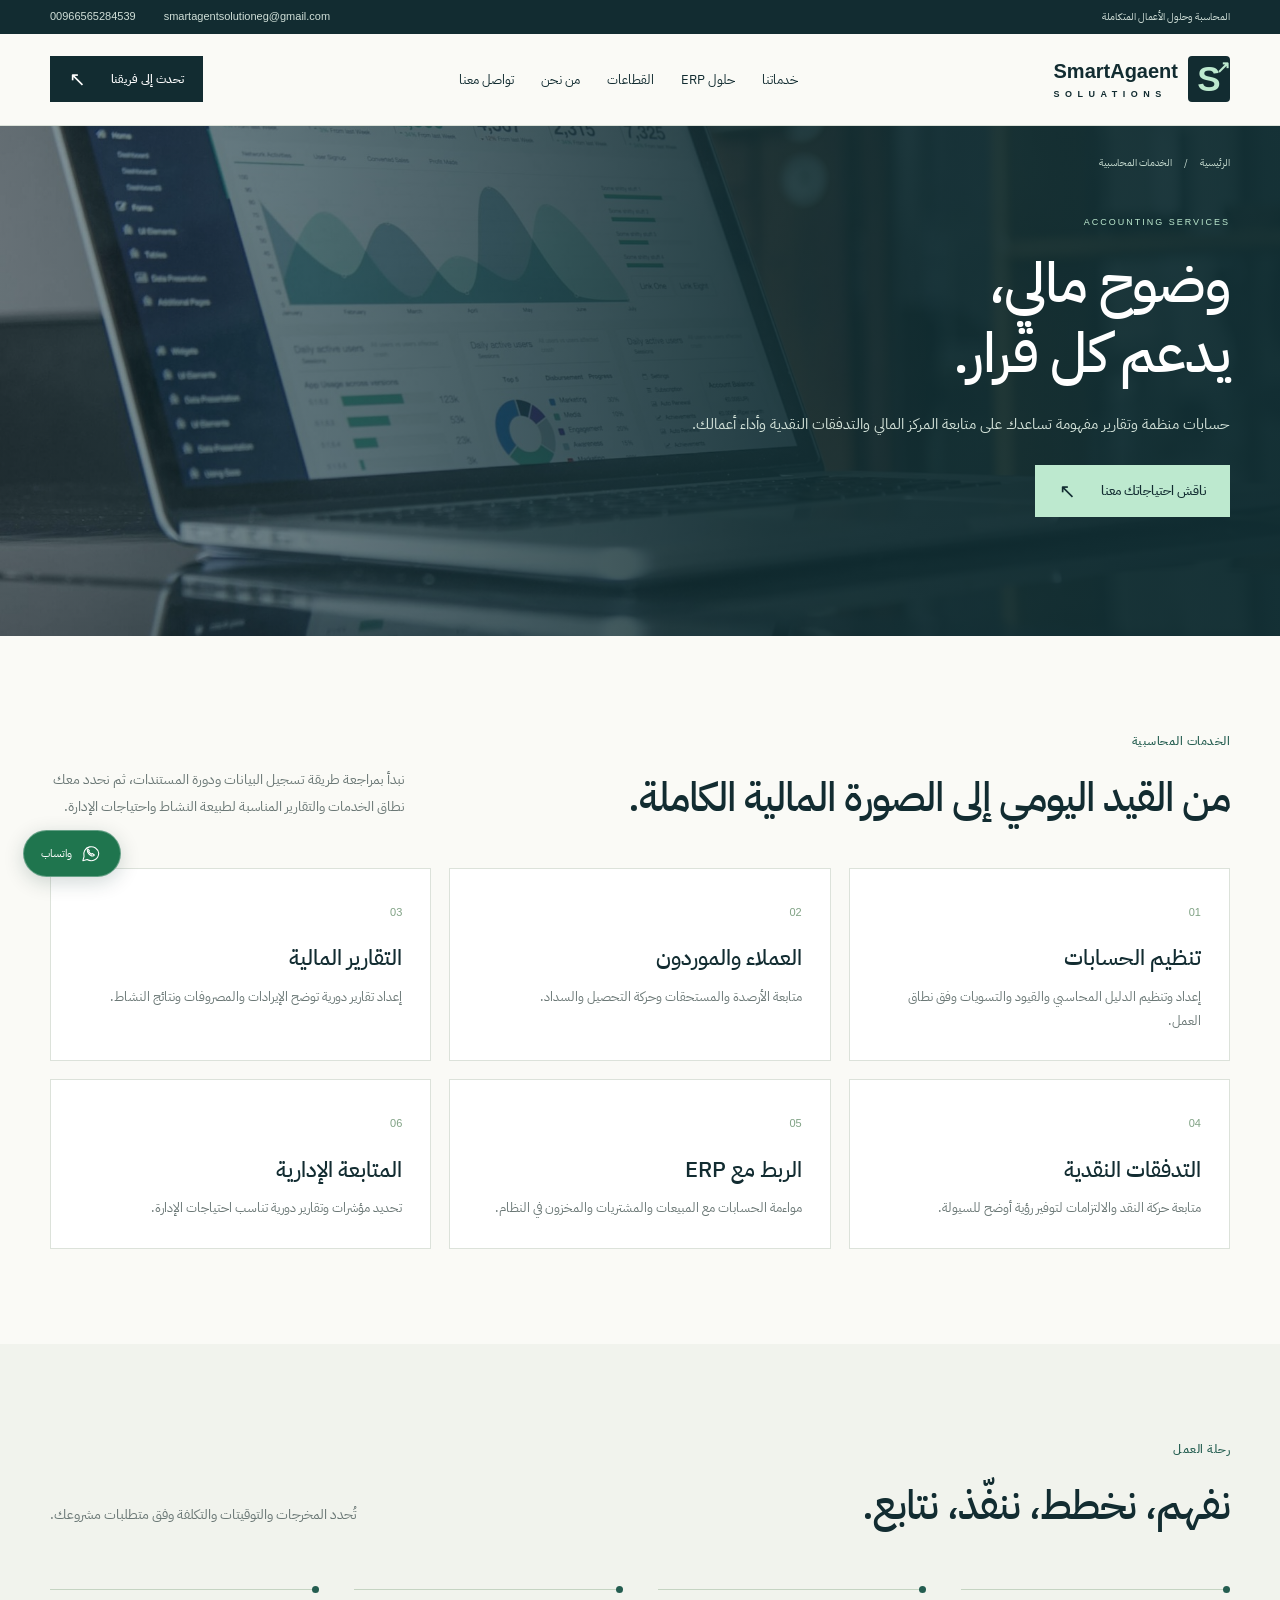
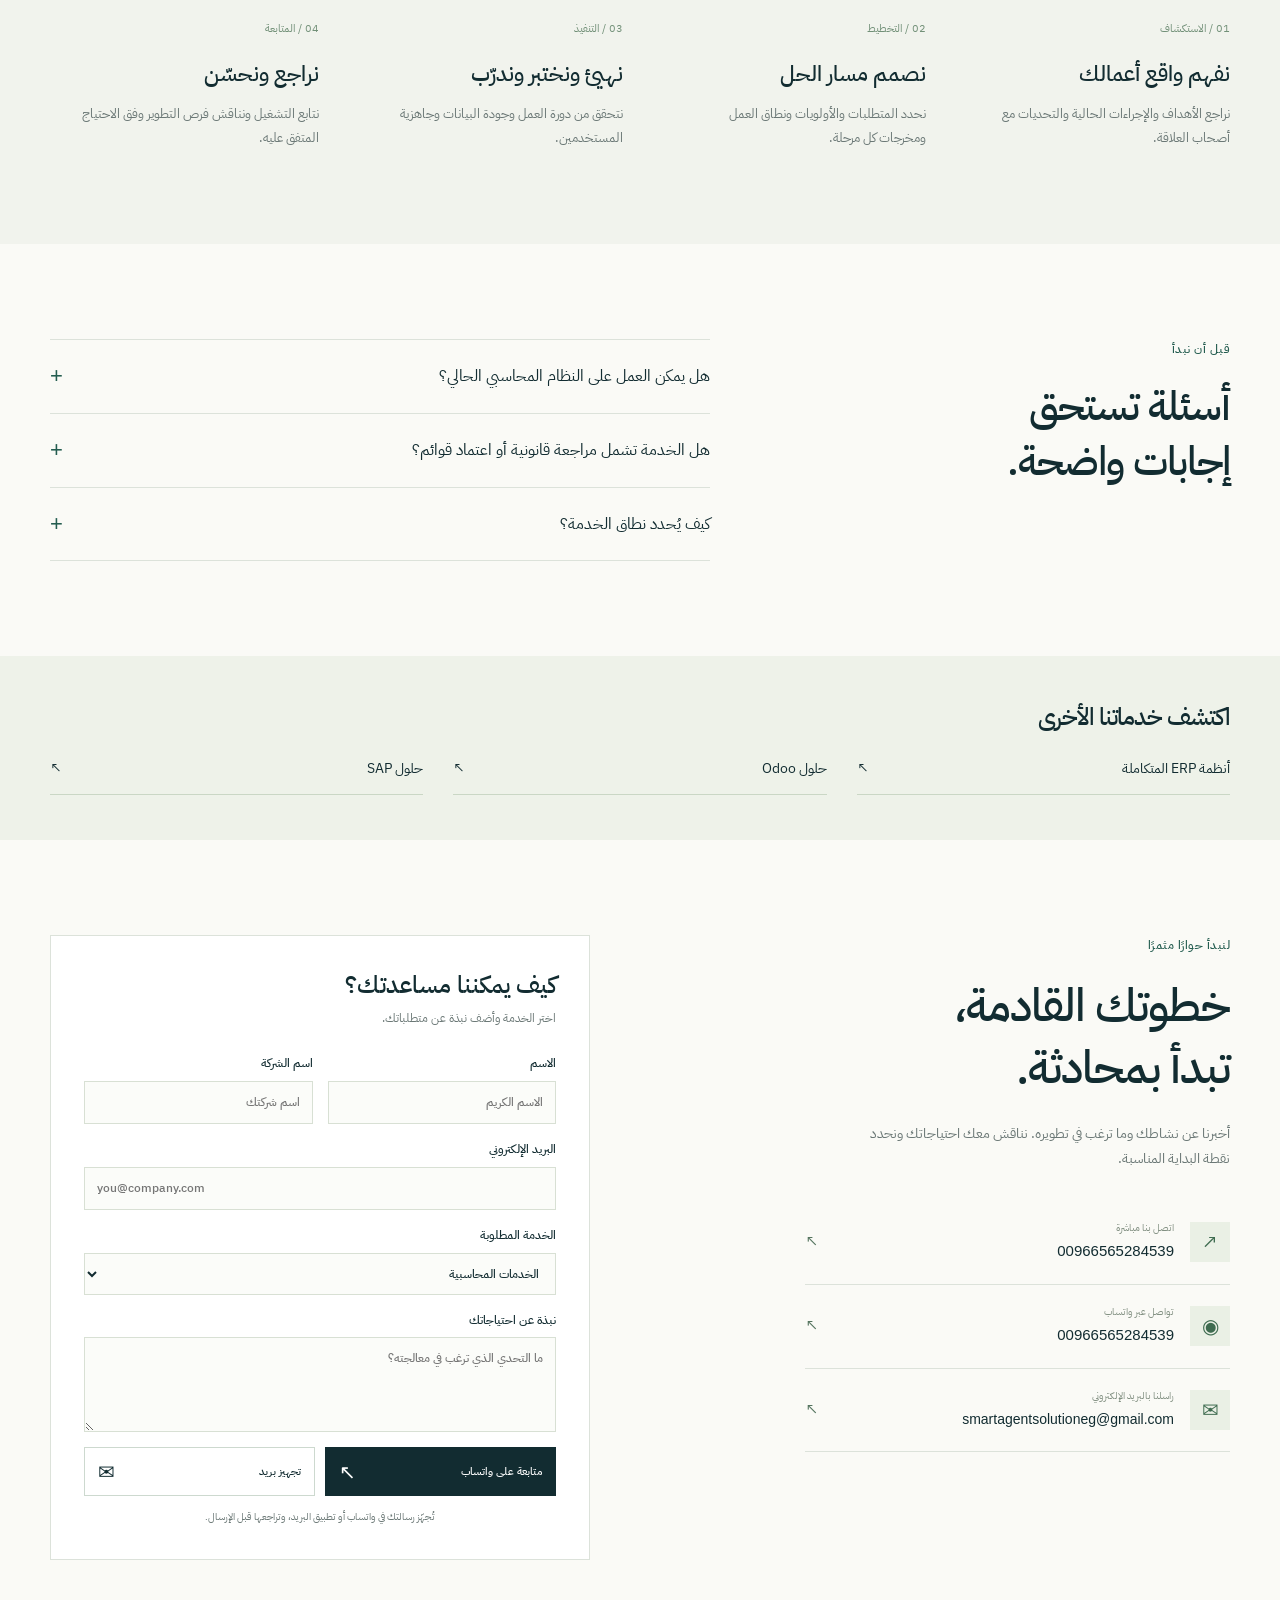
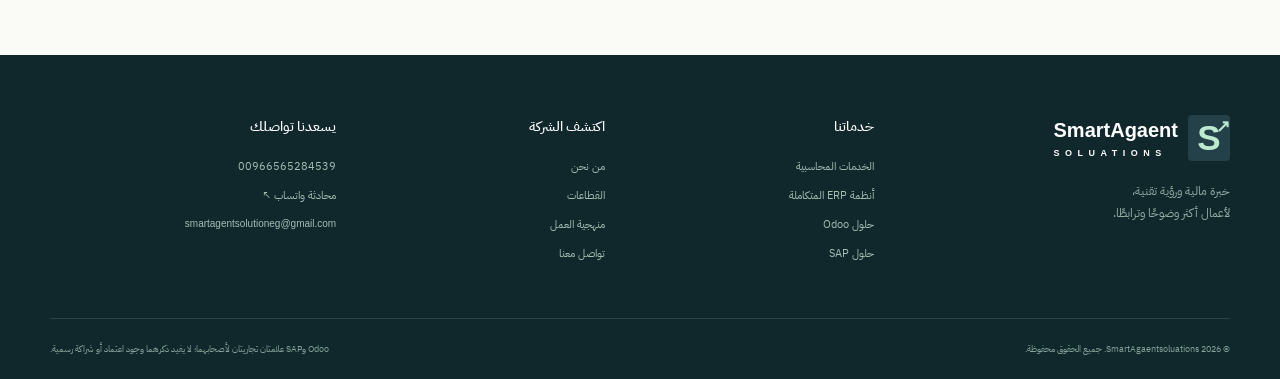
==== accounting.html @ 958c2389 "Publish SmartAgaentsoluations company website" ====
<!doctype html><html lang="ar" dir="rtl"><head><meta charset="UTF-8"><meta name="viewport" content="width=device-width,initial-scale=1"><title>الخدمات المحاسبية | SmartAgaentsoluations</title><meta name="description" content="حسابات منظمة وتقارير مفهومة تساعدك على متابعة المركز المالي والتدفقات النقدية وأداء أعمالك."><meta name="theme-color" content="#122c31"><meta property="og:title" content="الخدمات المحاسبية | SmartAgaentsoluations"><meta property="og:description" content="حسابات منظمة وتقارير مفهومة تساعدك على متابعة المركز المالي والتدفقات النقدية وأداء أعمالك."><meta property="og:type" content="website"><meta property="og:locale" content="ar_AR"><link rel="icon" href="favicon.svg" type="image/svg+xml"><link rel="preconnect" href="https://fonts.googleapis.com"><link rel="preconnect" href="https://fonts.gstatic.com" crossorigin><link href="https://fonts.googleapis.com/css2?family=IBM+Plex+Sans+Arabic:wght@400;500;600;700&display=swap" rel="stylesheet"><link rel="stylesheet" href="styles.css"><script src="script.js" defer></script></head><body><a class="skip" href="#main">انتقل إلى المحتوى</a>
    <div class="topbar"><div class="container"><span>المحاسبة وحلول الأعمال المتكاملة</span><div><a href="mailto:smartagentsolutioneg@gmail.com" dir="ltr">smartagentsolutioneg@gmail.com</a><a href="tel:+966565284539" dir="ltr">00966565284539</a></div></div></div>
    <header class="header"><div class="container navigation"><a href="index.html" class="brand" aria-label="SmartAgaentsoluations الرئيسية"><span class="brand-mark" aria-hidden="true">S<span>↗</span></span><span class="brand-name" dir="ltr">SmartAgaent<span>SOLUATIONS</span></span></a>
    <button class="menu-toggle" aria-label="فتح القائمة" aria-expanded="false" aria-controls="nav"><span></span><span></span><span></span></button>
    <nav id="nav" aria-label="القائمة الرئيسية"><a href="index.html#services">خدماتنا</a><a href="index.html#solutions">حلول ERP</a><a href="index.html#industries">القطاعات</a><a href="index.html#about">من نحن</a><a href="index.html#contact">تواصل معنا</a></nav>
    <a class="button small nav-cta" href="https://wa.me/966565284539" target="_blank" rel="noopener noreferrer">تحدث إلى فريقنا <span>↖</span></a></div></header><main id="main"><section class="detail-hero"><img src="assets/finance.jpg" alt="صورة تعبيرية لبيئة الأعمال" width="1800" height="1200" fetchpriority="high"><div class="container"><div class="breadcrumbs"><a href="index.html">الرئيسية</a><span>/</span><span>الخدمات المحاسبية</span></div><div class="eyebrow light">ACCOUNTING SERVICES</div><h1>وضوح مالي،<br>يدعم كل قرار.</h1><p>حسابات منظمة وتقارير مفهومة تساعدك على متابعة المركز المالي والتدفقات النقدية وأداء أعمالك.</p><a class="button mint" href="#contact" data-service="الخدمات المحاسبية">ناقش احتياجاتك معنا <span>↖</span></a></div></section><section class="section"><div class="container"><div class="section-head"><div><div class="eyebrow">الخدمات المحاسبية</div><h2>من القيد اليومي إلى الصورة المالية الكاملة.</h2></div><p>نبدأ بمراجعة طريقة تسجيل البيانات ودورة المستندات، ثم نحدد معك نطاق الخدمات والتقارير المناسبة لطبيعة النشاط واحتياجات الإدارة.</p></div><div class="module-grid"><article class="module-card"><span>01</span><h3>تنظيم الحسابات</h3><p>إعداد وتنظيم الدليل المحاسبي والقيود والتسويات وفق نطاق العمل.</p></article><article class="module-card"><span>02</span><h3>العملاء والموردون</h3><p>متابعة الأرصدة والمستحقات وحركة التحصيل والسداد.</p></article><article class="module-card"><span>03</span><h3>التقارير المالية</h3><p>إعداد تقارير دورية توضح الإيرادات والمصروفات ونتائج النشاط.</p></article><article class="module-card"><span>04</span><h3>التدفقات النقدية</h3><p>متابعة حركة النقد والالتزامات لتوفير رؤية أوضح للسيولة.</p></article><article class="module-card"><span>05</span><h3>الربط مع ERP</h3><p>مواءمة الحسابات مع المبيعات والمشتريات والمخزون في النظام.</p></article><article class="module-card"><span>06</span><h3>المتابعة الإدارية</h3><p>تحديد مؤشرات وتقارير دورية تناسب احتياجات الإدارة.</p></article></div></div></section><section class="section approach"><div class="container"><div class="section-head"><div><div class="eyebrow">رحلة العمل</div><h2>نفهم، نخطط، ننفّذ، نتابع.</h2></div><p>تُحدد المخرجات والتوقيتات والتكلفة وفق متطلبات مشروعك.</p></div><div class="steps"><article><span>01 / الاستكشاف</span><h3>نفهم واقع أعمالك</h3><p>نراجع الأهداف والإجراءات الحالية والتحديات مع أصحاب العلاقة.</p></article><article><span>02 / التخطيط</span><h3>نصمم مسار الحل</h3><p>نحدد المتطلبات والأولويات ونطاق العمل ومخرجات كل مرحلة.</p></article><article><span>03 / التنفيذ</span><h3>نهيئ ونختبر وندرّب</h3><p>نتحقق من دورة العمل وجودة البيانات وجاهزية المستخدمين.</p></article><article><span>04 / المتابعة</span><h3>نراجع ونحسّن</h3><p>نتابع التشغيل ونناقش فرص التطوير وفق الاحتياج المتفق عليه.</p></article></div></div></section><section class="section"><div class="container faq-layout"><div><div class="eyebrow">قبل أن نبدأ</div><h2>أسئلة تستحق<br>إجابات واضحة.</h2></div><div class="faq"><details><summary>هل يمكن العمل على النظام المحاسبي الحالي؟<span>+</span></summary><p>تُراجع إمكانات النظام وطريقة التسجيل أولًا، ثم نحدد آلية العمل والتقارير المتاحة ونقاط التحسين.</p></details><details><summary>هل الخدمة تشمل مراجعة قانونية أو اعتماد قوائم؟<span>+</span></summary><p>الخدمات المعروضة هنا محاسبية وتنظيمية. أي أعمال مراجعة قانونية أو اعتماد قوائم تحتاج إلى اتفاق منفصل والتحقق من المتطلبات المهنية الخاصة بها.</p></details><details><summary>كيف يُحدد نطاق الخدمة؟<span>+</span></summary><p>حسب حجم العمليات ودورة المستندات وحالة البيانات والتقارير المطلوبة ودورية العمل.</p></details></div></div></section><section class="related"><div class="container"><h2>اكتشف خدماتنا الأخرى</h2><div><a class="related-link" href="erp.html"><span>أنظمة ERP المتكاملة</span><span>↖</span></a><a class="related-link" href="odoo.html"><span>حلول Odoo</span><span>↖</span></a><a class="related-link" href="sap.html"><span>حلول SAP</span><span>↖</span></a></div></div></section><section id="contact" class="section contact"><div class="container contact-layout"><div class="contact-copy"><div class="eyebrow">لنبدأ حوارًا مثمرًا</div><h2>خطوتك القادمة،<br>تبدأ بمحادثة.</h2><p>أخبرنا عن نشاطك وما ترغب في تطويره. نناقش معك احتياجاتك ونحدد نقطة البداية المناسبة.</p>
    <div class="contact-methods"><a href="tel:+966565284539"><span class="method-icon">↗</span><span><small>اتصل بنا مباشرة</small><strong dir="ltr">00966565284539</strong></span><span>↖</span></a><a href="https://wa.me/966565284539" target="_blank" rel="noopener noreferrer"><span class="method-icon">◉</span><span><small>تواصل عبر واتساب</small><strong dir="ltr">00966565284539</strong></span><span>↖</span></a><a href="mailto:smartagentsolutioneg@gmail.com"><span class="method-icon">✉</span><span><small>راسلنا بالبريد الإلكتروني</small><strong class="email-text" dir="ltr">smartagentsolutioneg@gmail.com</strong></span><span>↖</span></a></div></div>
    <form id="contact-form"><h3>كيف يمكننا مساعدتك؟</h3><p>اختر الخدمة وأضف نبذة عن متطلباتك.</p><div class="field-row"><label>الاسم<input name="name" autocomplete="name" placeholder="الاسم الكريم" required maxlength="100"></label><label>اسم الشركة<input name="company" autocomplete="organization" placeholder="اسم شركتك" maxlength="150"></label></div><label>البريد الإلكتروني<input name="email" type="email" autocomplete="email" placeholder="you@company.com" dir="ltr" maxlength="200" required></label><label>الخدمة المطلوبة<select name="service" id="service"><option>الخدمات المحاسبية</option><option>أنظمة ERP المتكاملة</option><option>حلول Odoo</option><option>حلول SAP</option><option>التطوير والتحول الرقمي</option></select></label><label>نبذة عن احتياجاتك<textarea name="message" rows="3" placeholder="ما التحدي الذي ترغب في معالجته؟" required maxlength="2000"></textarea></label><div class="form-actions"><button class="button" type="submit" name="channel" value="whatsapp">متابعة على واتساب <span>↖</span></button><button class="button outline" type="submit" name="channel" value="email">تجهيز بريد <span>✉</span></button></div><p class="form-note">تُجهّز رسالتك في واتساب أو تطبيق البريد، وتراجعها قبل الإرسال.</p><p id="form-status" role="status" hidden></p></form></div></section></main><footer><div class="container footer-grid"><div><a class="brand" href="index.html"><span class="brand-mark" aria-hidden="true">S<span>↗</span></span><span class="brand-name" dir="ltr">SmartAgaent<span>SOLUATIONS</span></span></a><p>خبرة مالية ورؤية تقنية،<br>لأعمال أكثر وضوحًا وترابطًا.</p></div><div><h3>خدماتنا</h3><a href="accounting.html">الخدمات المحاسبية</a><a href="erp.html">أنظمة ERP المتكاملة</a><a href="odoo.html">حلول Odoo</a><a href="sap.html">حلول SAP</a></div><div><h3>اكتشف الشركة</h3><a href="index.html#about">من نحن</a><a href="index.html#industries">القطاعات</a><a href="index.html#approach">منهجية العمل</a><a href="index.html#contact">تواصل معنا</a></div><div><h3>يسعدنا تواصلك</h3><a href="tel:+966565284539" dir="ltr">00966565284539</a><a href="https://wa.me/966565284539" target="_blank" rel="noopener noreferrer">محادثة واتساب ↖</a><a class="footer-email" href="mailto:smartagentsolutioneg@gmail.com" dir="ltr">smartagentsolutioneg@gmail.com</a></div></div><div class="container footer-bottom"><span>© <span id="year">2026</span> SmartAgaentsoluations. جميع الحقوق محفوظة.</span><span>Odoo وSAP علامتان تجاريتان لأصحابهما؛ لا يفيد ذكرهما وجود اعتماد أو شراكة رسمية.</span></div></footer><a class="whatsapp-float" href="https://wa.me/966565284539" target="_blank" rel="noopener noreferrer" aria-label="تواصل مع SmartAgaentsoluations عبر واتساب"><svg viewBox="0 0 32 32" aria-hidden="true"><path d="M26 15.5A10.5 10.5 0 0 1 10 24.4L4 26l1.6-5.8A10.5 10.5 0 1 1 26 15.5Z"/><path d="M11 10c-2 2 0 6 3 8s5 2 6 0l-3-2-1 1c-2-1-3-2-4-4l1-1Z"/></svg><span>واتساب</span></a></body></html>
---- styles.css ----
:root{--ink:#122c31;--green:#245d50;--mint:#bde9cf;--paper:#fafaf6;--muted:#6b7876;--line:#dce2da;--gold:#c8b57f}*{box-sizing:border-box}html{scroll-behavior:smooth;scroll-padding-top:100px}body{margin:0;color:var(--ink);background:var(--paper);font-family:'IBM Plex Sans Arabic',Tahoma,Arial,sans-serif;line-height:1.8}h1,h2,h3,p{margin:0}h1,h2,h3{line-height:1.35;font-weight:500}h2{font-size:clamp(30px,3.2vw,46px);letter-spacing:-1px}h3{font-size:22px}p{color:var(--muted)}a{color:inherit;text-decoration:none}button,input,select,textarea{font:inherit}button,a,input,select,textarea{-webkit-tap-highlight-color:transparent}button{cursor:pointer}a:focus-visible,button:focus-visible,summary:focus-visible{outline:3px solid #57a684;outline-offset:5px}em{font-style:normal;color:var(--green)}.container{width:min(1250px,calc(100% - 100px));margin-inline:auto}.topbar{background:var(--ink);color:#d0dfd8;font-size:10px;padding:7px 0}.topbar>.container,.topbar>.container>div{display:flex;justify-content:space-between;gap:28px;align-items:center}.topbar a{font-family:Arial,sans-serif;font-size:11px}.header{position:sticky;top:0;z-index:30;background:#fafaf6f7;backdrop-filter:blur(16px);border-bottom:1px solid #dce2da}.navigation{height:91px;display:flex;gap:28px;justify-content:space-between;align-items:center}.brand{display:flex;align-items:center;gap:10px;white-space:nowrap;max-width:100%}.brand-mark{width:42px;height:46px;display:grid;place-items:center;font:700 35px Arial,sans-serif;background:var(--ink);color:var(--mint);border-radius:4px;position:relative}.brand-mark>span{position:absolute;top:1px;right:0;font-size:17px}.brand-name{font:600 20px Arial,sans-serif}.brand-name>span{display:block;font-size:9px;letter-spacing:5.5px;padding-top:6px}.navigation nav{display:flex;align-items:center;gap:27px;font-size:13px}.navigation nav a{position:relative}.navigation nav a:hover{color:var(--green)}.button{display:inline-flex;align-items:center;justify-content:space-between;gap:25px;background:var(--ink);color:#fff;border:1px solid transparent;padding:13px 23px;font-size:13px;font-weight:500;transition:background .2s,transform .2s;min-height:49px}.button:hover{background:#25574d;transform:translateY(-2px)}.button>span{font:20px Arial,sans-serif}.button.small{font-size:12px;padding:10px 18px;min-height:43px}.button.mint{background:var(--mint);color:var(--ink)}.button.mint:hover{background:#d1f4dd}.button.outline{background:transparent;color:var(--ink);border-color:#cdd9cf}.button.outline:hover{background:#edf2e9}.menu-toggle{display:none}.eyebrow{font-size:12px;letter-spacing:.5px;font-weight:500;color:var(--green);margin-bottom:18px}.eyebrow.light{color:var(--mint)}.hero{height:660px;position:relative;isolation:isolate;color:#fff;overflow:hidden;background:#163b3a}.hero-image{position:absolute;inset:0;width:100%;height:100%;object-fit:cover;object-position:center 60%;z-index:-3}.hero-shade{position:absolute;inset:0;background:linear-gradient(270deg,#102d32ed 0%,#102d32d6 32%,#102d3280 65%,#102d3220 100%);z-index:-2}.hero:after{content:'';position:absolute;inset:0;background:linear-gradient(0deg,#102d3290,transparent 45%);z-index:-1}.hero-content{padding-top:64px}.hero .eyebrow{font-family:Arial,sans-serif;font-size:10px;letter-spacing:2.7px;direction:ltr;text-align:right}.hero h1{font-size:clamp(48px,5.4vw,76px);line-height:1.18;letter-spacing:-2px}.hero h1 em{color:var(--mint)}.hero-content>p{font-size:16px;color:#e0e7e2;max-width:475px;margin-top:25px;line-height:1.95}.hero-actions{display:flex;align-items:center;gap:30px;margin-top:30px}.hero-explore{display:flex;align-items:center;gap:20px;font-size:12px}.hero-bottom{position:absolute;bottom:0;left:0;right:0;border-top:1px solid #ffffff30;padding:16px 0}.hero-bottom>.container{display:flex;justify-content:space-between;font-size:10px;color:#e5e9df}.hero-bottom span:last-child{font:9px Arial,sans-serif;letter-spacing:2px}.expertise-strip{background:#edf0e7;border-bottom:1px solid var(--line)}.expertise-strip>.container{min-height:130px;display:flex;align-items:center;justify-content:space-between;gap:35px}.expertise-strip>.container>div{border-left:1px solid #cfd9cb;padding-left:40px;font-size:13px}.expertise-strip>.container>div>span,.expertise-strip strong{display:block}.expertise-strip>.container>div>span{font-size:10px;color:#738174}.expertise-strip strong{font-weight:500}.expertise-strip a{font-size:25px;font-weight:500;line-height:1.3;color:#536959}.expertise-strip a small{display:block;font:7px Arial,sans-serif;letter-spacing:1.5px;margin-top:8px}.expertise-strip .odoo-word{font:600 42px Arial,sans-serif;letter-spacing:-3px}.expertise-strip .sap-word{font:900 italic 36px Arial,sans-serif;letter-spacing:-2px}.section{padding:95px 0}.section-head{display:flex;align-items:flex-end;justify-content:space-between;gap:60px;margin-bottom:42px}.section-head>div{max-width:680px}.section-head>p{max-width:355px;font-size:14px;line-height:1.95;padding-bottom:5px}.service-grid{display:grid;grid-template-columns:repeat(4,1fr);border:1px solid var(--line);background:#fff}.service-card{padding:28px 24px;display:flex;flex-direction:column;border-left:1px solid var(--line);transition:background .2s}.service-card:last-child{border-left:none}.service-card:hover{background:#eef4eb}.card-top{display:flex;align-items:center;justify-content:space-between;margin-bottom:25px;color:#8f9b91;font:10px Arial,sans-serif}.service-icon{font-size:28px;color:#477459;line-height:1}.service-card h3{font-size:22px;margin-bottom:12px}.service-card>strong{font-size:12px;font-weight:500;margin-bottom:12px;line-height:1.8}.service-card>p{font-size:12px;line-height:1.9;margin-bottom:30px}.card-link{display:flex;justify-content:space-between;align-items:center;margin-top:auto;font-size:12px;padding-top:18px;border-top:1px solid var(--line);color:var(--green)}.card-link>span{font-size:20px}.about{background:#f0f2eb}.about-layout{display:grid;grid-template-columns:.9fr 1.1fr;gap:85px;align-items:center}.image-panel{height:520px;position:relative;overflow:hidden}.image-panel>img{width:100%;height:100%;object-fit:cover;filter:saturate(.5)}.image-panel:after{content:'';position:absolute;inset:0;background:linear-gradient(0deg,#0e3034c9,transparent 75%)}.image-caption{position:absolute;bottom:34px;right:30px;z-index:1;color:white;font-size:15px}.image-caption>strong{display:block;font-size:32px;font-weight:500}.about-copy h2{font-size:39px;margin-bottom:23px}.about-copy>p{font-size:14px;line-height:1.95;margin-bottom:16px}.principles{display:grid;grid-template-columns:1fr 1fr;border-top:1px solid #d2ddd0;padding-top:25px;margin-top:25px;gap:25px}.principles>div>span{font:10px Arial,sans-serif;color:#6d8d71}.principles h3{font-size:17px;margin:10px 0}.principles p{font-size:12px}.text-link{display:inline-flex;align-items:center;gap:23px;color:var(--green);font-size:13px;font-weight:500}.text-link>span{font-size:22px}.about-copy>.text-link{margin-top:28px}.solutions{background:var(--ink);color:white}.solutions .section-head>p{color:#b4c8c1}.solution-layout{display:grid;grid-template-columns:1fr 1fr;gap:55px;align-items:center}.solution-photo{height:360px;position:relative}.solution-photo img{width:100%;height:100%;object-fit:cover;filter:saturate(.6)}.solution-photo:after{content:'';position:absolute;inset:0;background:linear-gradient(0deg,#122c31cc,transparent 75%)}.solution-photo>span{position:absolute;bottom:24px;right:25px;color:#e2eee7;z-index:1;font-size:12px}.solution-links>a{display:flex;gap:22px;align-items:flex-start;padding:24px 0;border-bottom:1px solid #355052}.solution-links>a:first-child{border-top:1px solid #355052}.solution-num{font:10px Arial,sans-serif;color:var(--mint);padding-top:8px}.solution-links h3{font-size:23px;margin-bottom:7px}.solution-links p{font-size:12px;color:#b9ccc5}.solution-links>a>span:last-child{margin-right:auto;font-size:25px;color:var(--mint)}.industry-layout{display:grid;grid-template-columns:.9fr 1.1fr;border-block:1px solid var(--line)}.industry-tabs{display:flex;flex-direction:column;padding-left:60px}.industry-tabs>button{background:none;border:0;border-bottom:1px solid var(--line);padding:25px 0;display:flex;justify-content:space-between;text-align:right;font-size:21px;color:#77857b;gap:25px;line-height:1.7}.industry-tabs>button:last-child{border-bottom:none}.industry-tabs>button>span{font-size:20px}.industry-tabs>button[aria-selected=true]{color:var(--green);font-weight:500}.industry-panel{padding:35px 40px;background:#edf2e8}.panel-label{font-size:10px;color:#759078}.industry-panel h3{font-size:28px;margin:18px 0 15px}.industry-panel p{font-size:14px}.industry-panel ul{display:flex;gap:8px;list-style:none;padding:0;flex-wrap:wrap;margin:20px 0 28px}.industry-panel li{font-size:10px;background:#fff;padding:6px 10px;color:#5a745f}.approach{background:#f1f3ed}.steps{display:grid;grid-template-columns:repeat(4,1fr);gap:35px;margin-top:55px}.steps>article{border-top:1px solid #c5d4c2;padding-top:23px;position:relative}.steps>article:before{content:'';width:7px;height:7px;position:absolute;top:-4px;right:0;background:var(--green);border-radius:50%}.steps>article>span{font-size:11px;color:#729078}.steps h3{font-size:22px;margin:18px 0 13px}.steps p{font-size:13px;max-width:245px}.focus-banner{background:#2a574b;color:white;padding:65px 0}.focus-banner>.container{display:grid;grid-template-columns:1.2fr 1fr;gap:100px;align-items:center}.focus-banner h2{font-size:36px}.focus-banner p{color:#c8ddd0;font-size:14px}.contact-layout{display:grid;grid-template-columns:1fr 1fr;gap:100px;align-items:start}.contact-copy h2{font-size:46px;margin-bottom:22px}.contact-copy>p{max-width:380px;font-size:14px}.contact-methods{margin-top:30px;max-width:425px}.contact-methods>a{display:flex;align-items:center;gap:16px;border-bottom:1px solid var(--line);padding:18px 0}.method-icon{width:40px;height:40px;display:grid;place-items:center;background:#eaf0e5;color:#3f6c50;font-size:20px}.contact-methods small{font-size:10px;color:#829082;display:block}.contact-methods strong{font:15px Arial,sans-serif;display:inline-block;margin-top:5px;overflow-wrap:anywhere}.contact-methods .email-text{font-size:14px}.contact-methods>a>span:last-child{margin-right:auto;color:#52725c}form{border:1px solid var(--line);background:white;padding:33px}form h3{font-size:24px}form>p:first-of-type{font-size:12px;margin:7px 0 23px}label{display:block;font-size:12px;font-weight:500;margin-bottom:15px}input,textarea,select{display:block;width:100%;background:#fbfcf9;border:1px solid #d8e0d4;padding:10px 12px;font-size:12px;color:var(--ink);margin-top:6px;border-radius:0;min-width:0}input:focus,textarea:focus,select:focus{outline:2px solid #6fa887;outline-offset:1px}textarea{resize:vertical;min-height:95px}.field-row{display:grid;grid-template-columns:1fr 1fr;gap:15px}.form-actions{display:flex;gap:10px}.form-actions .button{font-size:11px;flex:1;gap:12px;padding:11px 13px}.form-note{font-size:10px;text-align:center;margin-top:12px}#form-status{background:#eaf5e8;padding:12px;color:#2d6046;font-size:12px;margin-top:12px}footer{padding:60px 0 22px;background:#10272c;color:#d4e0da}.footer-grid{display:grid;grid-template-columns:1.25fr .9fr .9fr 1.15fr;gap:45px;padding-bottom:45px}.footer-grid .brand-mark{background:#244149}.footer-grid .brand-name{color:white}.footer-grid p{font-size:12px;margin-top:20px;color:#93afa5}.footer-grid h3{font-size:14px;color:white;margin:3px 0 20px}.footer-grid>div>a:not(.brand){display:block;font-size:11px;color:#a6beb3;margin:9px 0;width:fit-content}.footer-grid>div>a:hover{color:white}.footer-grid .footer-email{font-family:Arial,sans-serif;font-size:10px!important;overflow-wrap:anywhere;max-width:100%}.footer-bottom{border-top:1px solid #2b4448;padding-top:22px;display:flex;justify-content:space-between;gap:50px;color:#85a398;font-size:9px}.footer-bottom>span:last-child{max-width:450px}.whatsapp-float{position:fixed;bottom:23px;left:23px;z-index:25;background:#1f754e;color:#fff;display:flex;align-items:center;gap:8px;padding:11px 17px;border-radius:30px;box-shadow:0 5px 20px #0d302b30;font-size:11px;border:1px solid #ffffff50}.whatsapp-float svg{width:23px;height:23px;fill:none;stroke:white;stroke-linecap:round;stroke-linejoin:round;stroke-width:1.5}.skip{position:fixed;top:-100px;right:20px;z-index:50;background:var(--ink);color:white;padding:10px}.skip:focus{top:10px}.detail-hero{position:relative;isolation:isolate;background:var(--ink);color:white;overflow:hidden;min-height:510px;padding:28px 0 55px}.detail-hero>img{position:absolute;inset:0;width:100%;height:100%;object-fit:cover;z-index:-2}.detail-hero:after{content:'';position:absolute;inset:0;background:linear-gradient(270deg,#102d32f2 5%,#102d32e0 40%,#102d3270);z-index:-1}.breadcrumbs{display:flex;gap:12px;color:#c5dacf;font-size:10px;margin-bottom:42px}.detail-hero .eyebrow{font-family:Arial,sans-serif;font-size:9px;letter-spacing:2px}.detail-hero h1{font-size:clamp(40px,4.4vw,62px);line-height:1.25;letter-spacing:-1px}.detail-hero p{font-size:15px;color:#d3e2d9;max-width:540px;margin:22px 0 27px}.module-grid{display:grid;grid-template-columns:repeat(3,1fr);gap:18px}.module-card{border:1px solid var(--line);background:#fff;padding:28px}.module-card>span{font:11px Arial,sans-serif;color:#80a285}.module-card h3{font-size:22px;margin:18px 0 12px}.module-card p{font-size:13px}.faq-layout{display:grid;grid-template-columns:.8fr 1.2fr;gap:80px}.faq details{border-bottom:1px solid var(--line)}.faq details:first-child{border-top:1px solid var(--line)}.faq summary{list-style:none;cursor:pointer;display:flex;align-items:center;justify-content:space-between;gap:30px;padding:22px 0;font-size:16px}.faq summary::-webkit-details-marker{display:none}.faq summary>span{font:22px Arial,sans-serif;color:var(--green)}.faq details[open] summary>span{transform:rotate(45deg)}.faq details>p{font-size:13px;margin:0 0 25px;padding-left:30px}.related{padding:45px 0;background:#eef2e9}.related h2{font-size:24px;margin-bottom:22px}.related>.container>div{display:grid;grid-template-columns:repeat(3,1fr);gap:30px}.related-link{display:flex;justify-content:space-between;border-bottom:1px solid #cad7c5;padding-bottom:13px;font-size:14px}
@media(min-width:1600px){.hero{height:730px}.hero-content{padding-top:80px}.hero h1{font-size:85px}}
@media(max-width:1150px){.container{width:calc(100% - 64px)}.navigation{gap:18px}.navigation nav{gap:20px;font-size:12px}.nav-cta{padding:10px 14px!important;font-size:11px!important;gap:14px}.brand-name{font-size:18px}.brand-name>span{letter-spacing:4.5px}.service-grid{grid-template-columns:1fr 1fr}.service-card{border-bottom:1px solid var(--line);padding:30px}.service-card:nth-child(2){border-left:none}.service-card:nth-last-child(-n+2){border-bottom:none}.about-layout{gap:50px}.about-copy h2{font-size:34px}.contact-layout{gap:55px}.footer-grid{gap:25px}.footer-grid .footer-email{font-size:9px!important}.industry-tabs{padding-left:35px}.industry-tabs>button{font-size:19px}.industry-panel{padding:30px}}
@media(max-width:900px){.navigation nav{gap:14px;font-size:11px}.nav-cta{display:none}.hero{height:640px}.hero h1{font-size:68px}.expertise-strip>.container>div{padding-left:22px}.expertise-strip a{font-size:22px}.expertise-strip>.container{gap:24px}.about-layout{gap:35px;grid-template-columns:.85fr 1.15fr}.image-panel{height:520px}.principles{gap:15px}.principles h3{font-size:16px}.solution-layout{gap:30px}.section-head{gap:35px}.section-head>p{max-width:310px}.industry-layout{grid-template-columns:1fr 1.1fr}.industry-panel h3{font-size:24px}.steps{gap:25px}.steps h3{font-size:20px}.contact-layout{gap:35px}.contact-copy h2{font-size:39px}.contact-methods strong{font-size:13px}.contact-methods .email-text{font-size:11px}form{padding:25px}.form-actions{flex-direction:column}.footer-grid{grid-template-columns:1fr 1fr;gap:35px 55px}.footer-grid .footer-email{font-size:11px!important}.focus-banner>.container{gap:50px}.focus-banner h2{font-size:30px}.faq-layout{gap:40px}.module-card{padding:22px}.module-card h3{font-size:20px}}
@media(max-width:700px){html{scroll-padding-top:85px}.container{width:calc(100% - 40px)}.topbar{padding:6px 0}.topbar>.container>span{display:none}.topbar>.container>div{width:100%;gap:12px}.topbar a{font-size:9px}.navigation{height:76px;gap:18px}.brand-name{font-size:19px}.brand-name>span{font-size:8px;letter-spacing:5.7px}.brand-mark{height:43px;width:40px;font-size:33px}.menu-toggle{display:flex;flex-direction:column;gap:5px;border:1px solid #d1dcd1;padding:11px 10px;background:none}.menu-toggle>span{height:1px;width:20px;background:var(--ink)}.navigation nav{display:none;position:absolute;top:76px;left:0;right:0;background:var(--paper);border-bottom:1px solid var(--line);padding:18px 20px;font-size:14px;box-shadow:0 15px 25px #18372d12}.navigation nav.open{display:flex;flex-direction:column;gap:0;align-items:stretch}.navigation nav a{padding:10px 0}.hero{height:650px}.hero-content{padding-top:58px}.hero-shade{background:linear-gradient(270deg,#102d32ec,#102d32a6)}.hero h1{font-size:63px}.hero-content>p{font-size:15px;max-width:420px;line-height:2}.hero .eyebrow{font-size:8px;letter-spacing:2px;margin-bottom:27px}.hero-actions{gap:22px;flex-wrap:wrap}.hero-actions>.button{font-size:12px;padding:13px 18px}.hero-explore{font-size:11px;gap:12px}.hero-bottom{padding:17px 0}.hero-bottom>.container{font-size:10px}.hero-bottom span:last-child{display:none}.hero-image{object-position:35% center}.expertise-strip>.container{min-height:auto;display:grid;grid-template-columns:repeat(4,1fr);padding:25px 0;gap:25px 12px;text-align:center}.expertise-strip>.container>div{grid-column:1/-1;border:0;padding:0;display:flex;justify-content:center;align-items:center;gap:8px;font-size:13px}.expertise-strip a{font-size:20px}.expertise-strip a small{font-size:5px;letter-spacing:.7px}.expertise-strip .odoo-word{font-size:32px}.expertise-strip .sap-word{font-size:29px}.section{padding:60px 0}.section-head{display:block;margin-bottom:30px}.section-head>p{max-width:none;margin-top:20px;font-size:13px}.section-head h2{font-size:34px}.eyebrow{font-size:11px;margin-bottom:15px}.service-grid{grid-template-columns:1fr}.service-card{padding:27px;border-left:none!important;border-bottom:1px solid var(--line)!important}.service-card:last-child{border-bottom:0!important}.service-card>p{margin-bottom:22px}.service-card h3{font-size:25px}.service-card>strong{font-size:13px}.service-card>p{font-size:13px}.card-top{margin-bottom:20px}.about-layout{grid-template-columns:1fr;gap:35px}.image-panel{height:350px;max-width:none}.image-panel>img{object-position:center 45%}.about-copy h2{font-size:33px}.about-copy>p{font-size:13px}.principles{gap:25px}.solution-layout{grid-template-columns:1fr;gap:15px}.solution-photo{height:275px}.solution-links>a{padding:22px 0}.solution-links p{font-size:12px}.industry-layout{grid-template-columns:1fr;border:0}.industry-tabs{padding:0;display:grid;grid-template-columns:1fr 1fr;gap:0 20px;margin-bottom:25px}.industry-tabs>button{font-size:15px;padding:15px 0;border-bottom:1px solid var(--line)!important;gap:10px}.industry-tabs>button>span{font-size:16px}.industry-panel{padding:25px}.industry-panel h3{font-size:25px}.industry-panel p{font-size:13px}.steps{grid-template-columns:1fr 1fr;gap:35px 25px;margin-top:40px}.steps h3{font-size:20px;margin:15px 0 12px}.steps p{font-size:12px}.steps>article>span{font-size:10px}.focus-banner{padding:45px 0}.focus-banner>.container{grid-template-columns:1fr;gap:25px}.focus-banner h2{font-size:31px}.focus-banner p{font-size:13px}.contact-layout{grid-template-columns:1fr;gap:35px}.contact-copy h2{font-size:36px}.contact-copy>p{font-size:13px;max-width:none}.contact-methods{max-width:none}.contact-methods strong{font-size:15px}.contact-methods .email-text{font-size:13px}.contact-methods>a{gap:13px}.form-actions{flex-direction:row}.form-actions .button{padding:11px 10px;font-size:10px;gap:8px}.form-actions .button>span{font-size:17px}form{padding:24px}.footer-grid{gap:30px 25px;grid-template-columns:1fr 1fr}.footer-grid>div:first-child{grid-column:1/-1}.footer-grid>div:first-child>p{margin-top:15px}.footer-grid h3{font-size:13px;margin-bottom:15px}.footer-grid>div:last-child{grid-column:1/-1}.footer-grid .footer-email{font-size:12px!important}.footer-bottom{flex-direction:column;gap:13px;font-size:9px;padding-bottom:55px}.whatsapp-float{left:16px;bottom:16px;padding:10px 14px;font-size:10px}.whatsapp-float svg{height:21px;width:21px}.detail-hero{padding:20px 0 45px;min-height:485px}.breadcrumbs{margin-bottom:35px}.detail-hero h1{font-size:42px}.detail-hero p{font-size:14px}.module-grid{grid-template-columns:1fr 1fr;gap:13px}.module-card{padding:20px}.module-card h3{font-size:19px}.module-card p{font-size:12px}.faq-layout{grid-template-columns:1fr;gap:30px}.faq summary{font-size:14px;gap:15px}.related>.container>div{grid-template-columns:1fr;gap:20px}.related h2{font-size:23px}}
@media(max-width:380px){.container{width:calc(100% - 32px)}.hero{height:670px}.hero h1{font-size:55px}.hero-content{padding-top:50px}.hero-content>p{font-size:14px}.hero-actions{gap:20px}.hero .eyebrow{font-size:7px;letter-spacing:1.7px}.topbar a{font-size:8px}.section-head h2{font-size:30px}.about-copy h2{font-size:29px}.contact-methods .email-text{font-size:11px}.contact-methods strong{font-size:14px}.industry-tabs>button{font-size:13px}.industry-panel h3{font-size:23px}.steps{gap:30px 20px}.steps h3{font-size:17px}.field-row{grid-template-columns:1fr;gap:0}.form-actions{flex-direction:column}.form-actions .button{font-size:12px}.module-grid{grid-template-columns:1fr}.detail-hero h1{font-size:37px}.contact-copy h2{font-size:33px}}
@media(prefers-reduced-motion:reduce){html{scroll-behavior:auto}*{transition:none!important}}
@media(max-width:1000px){.navigation .nav-cta{display:none}.menu-toggle{display:flex;flex-direction:column;gap:5px;border:1px solid #d1dcd1;padding:11px 10px;background:none}.menu-toggle>span{height:1px;width:20px;background:var(--ink)}.navigation nav{display:none;position:absolute;top:91px;left:0;right:0;background:var(--paper);border-bottom:1px solid var(--line);padding:18px 32px;font-size:14px;box-shadow:0 15px 25px #18372d12}.navigation nav.open{display:flex;flex-direction:column;gap:0;align-items:stretch}.navigation nav a{padding:10px 0}}
@media(max-width:700px){.navigation nav{top:76px;padding:18px 20px}}
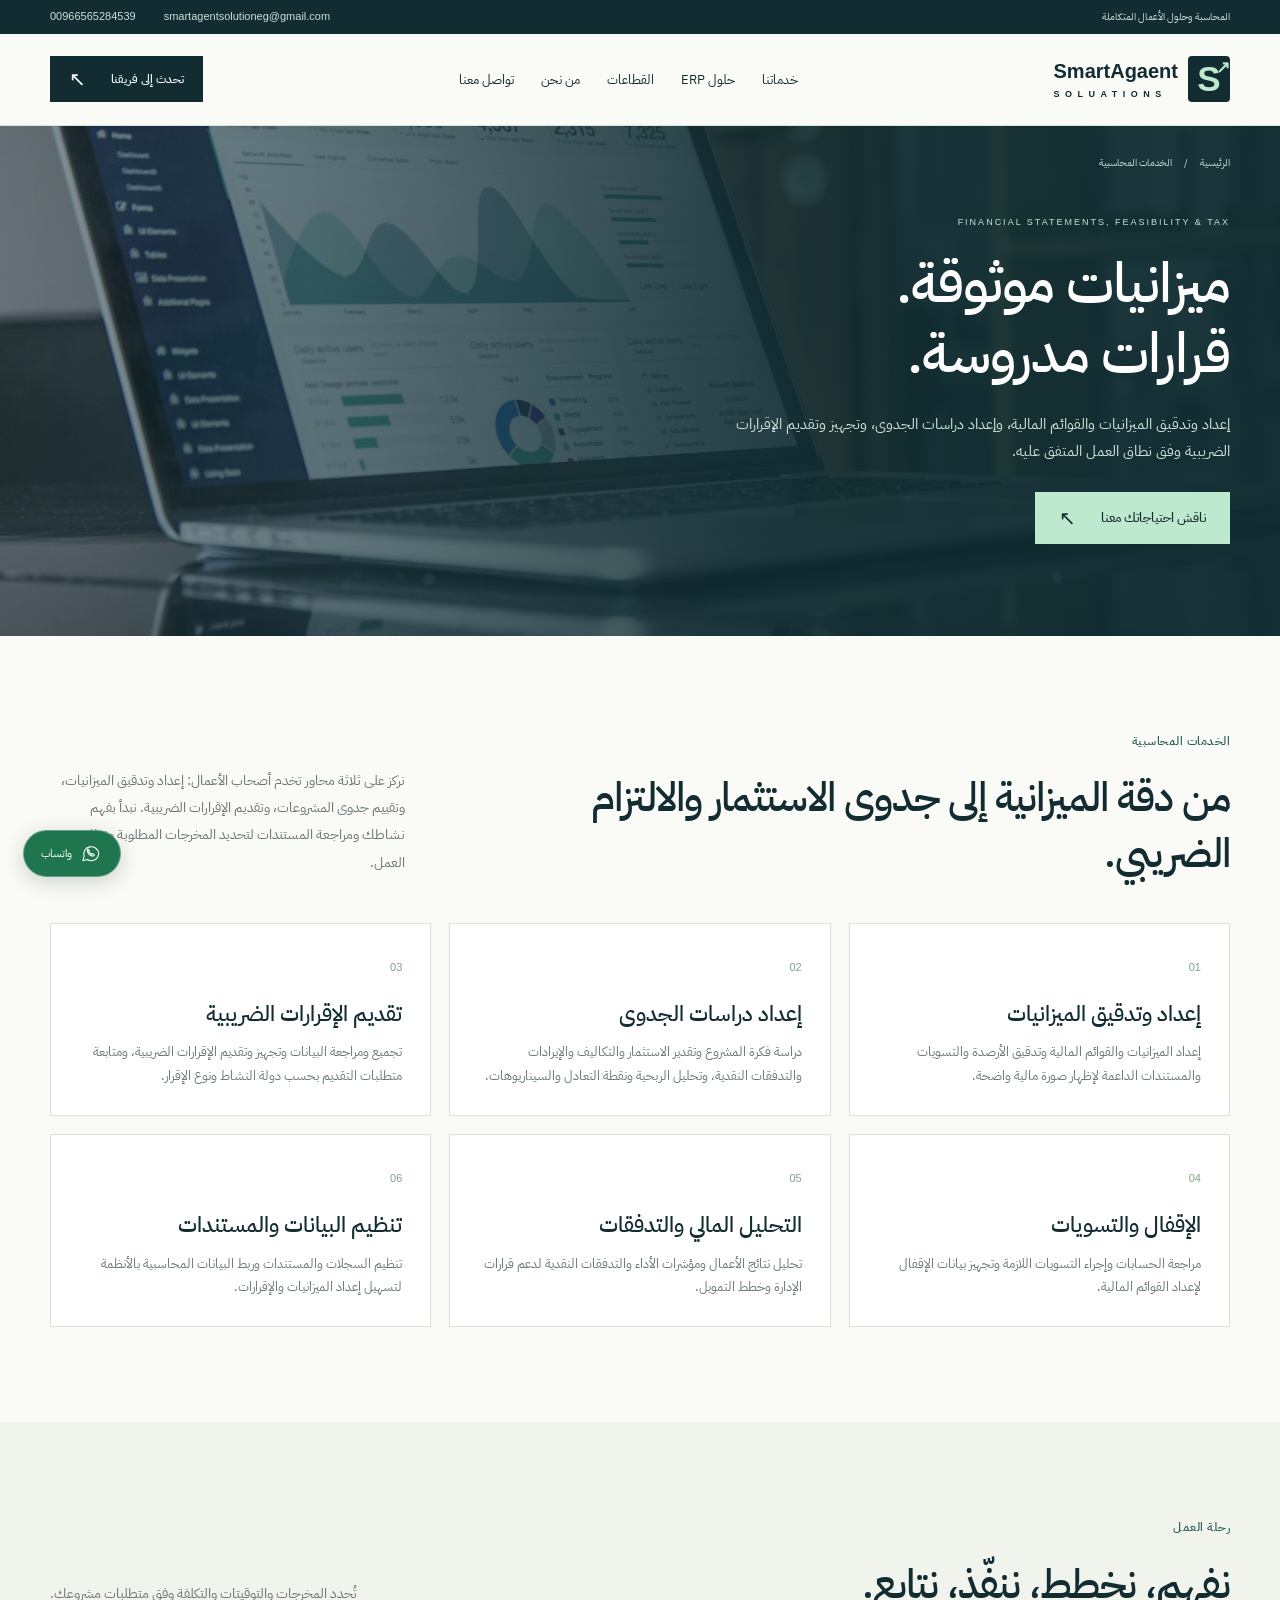
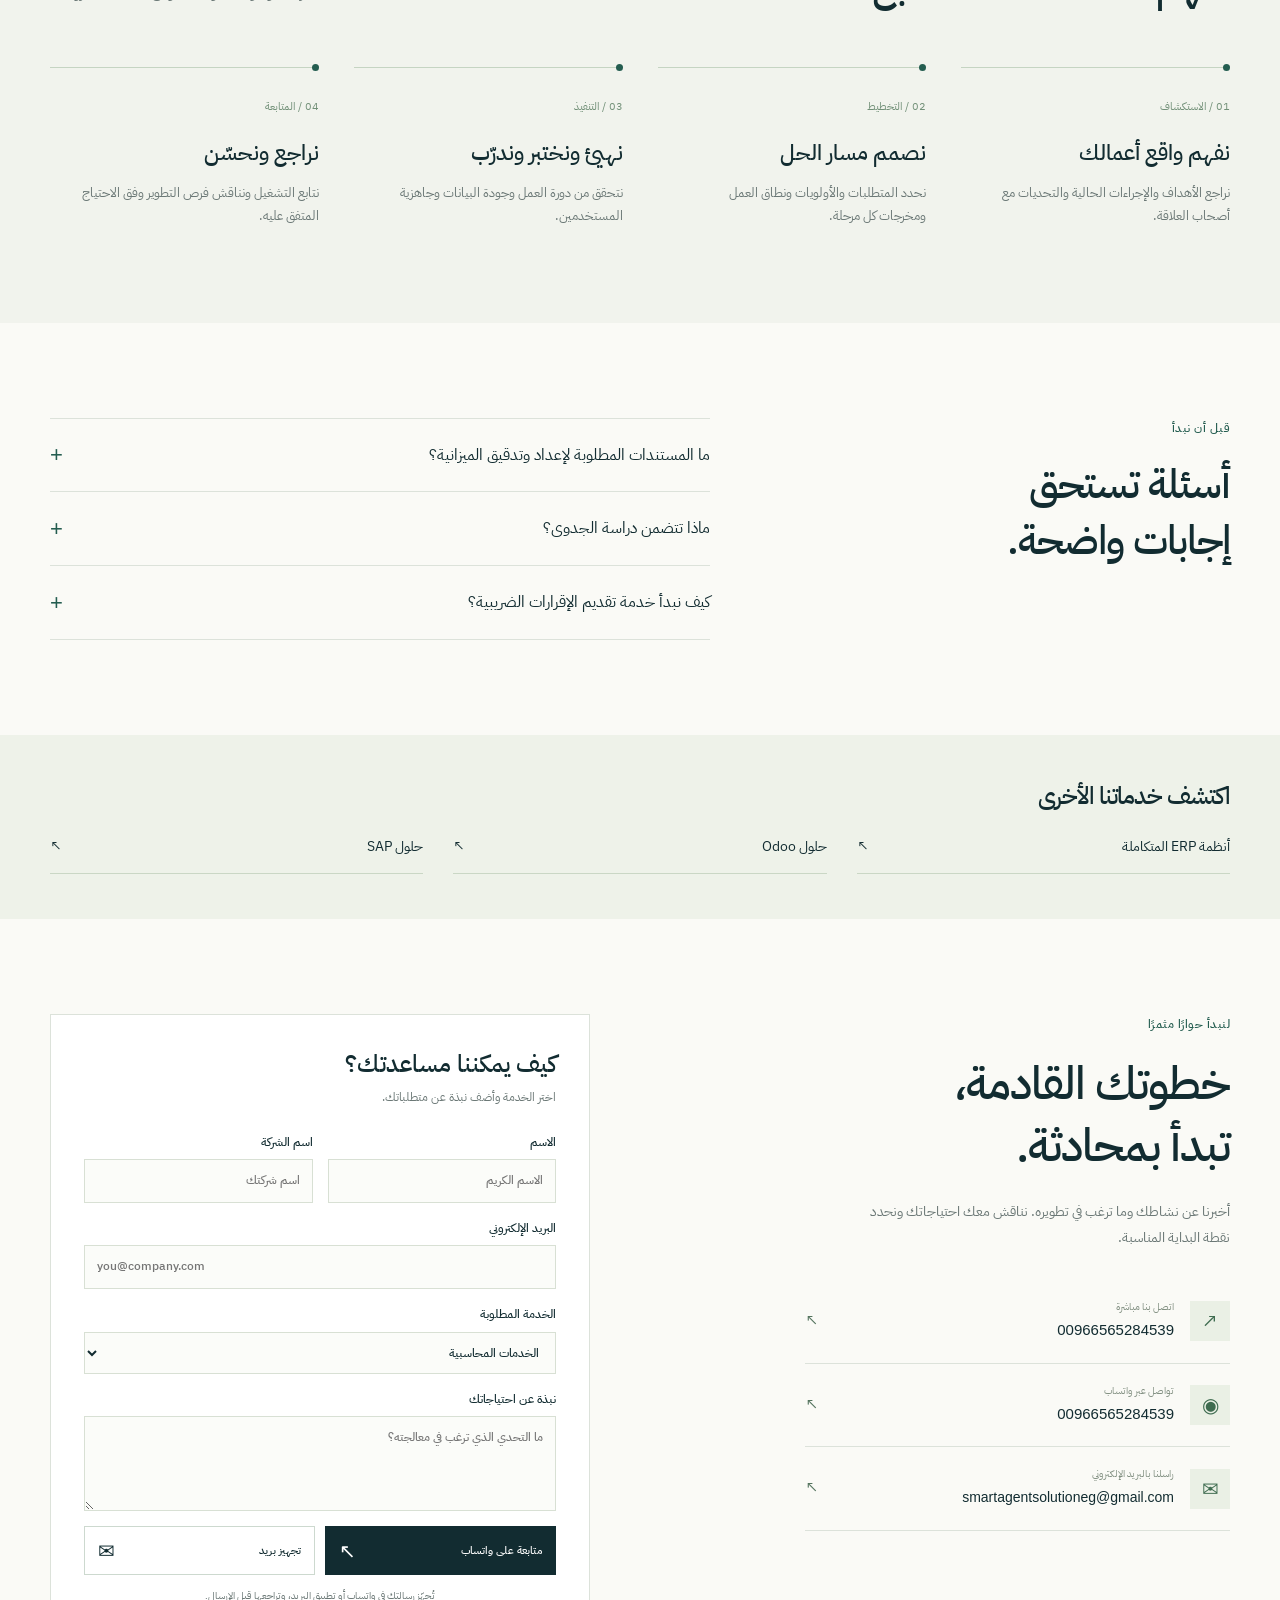
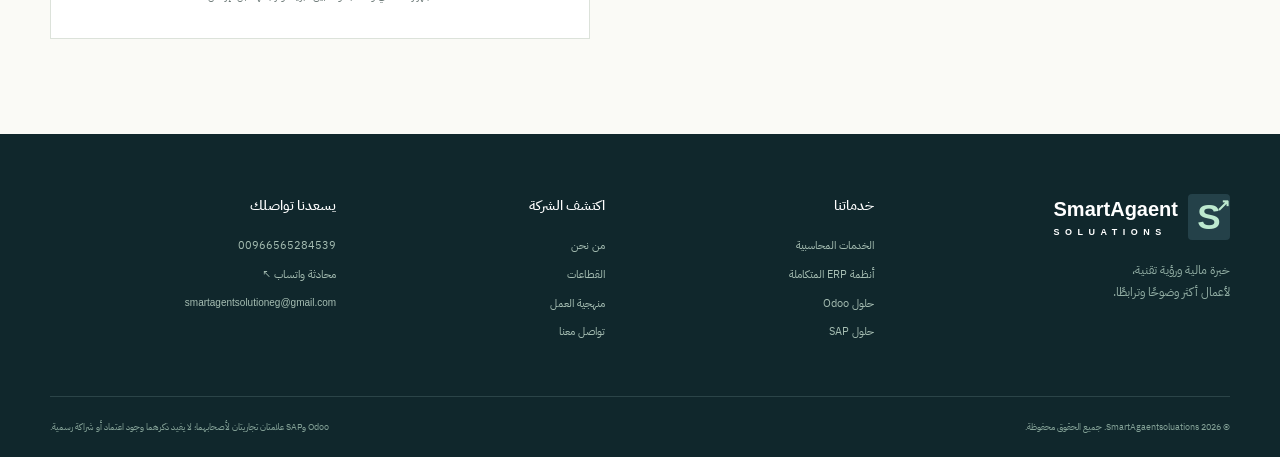
==== commit 495d52f5: "Focus accounting services on financial statements, feasibility studies and tax returns" ====
--- a/accounting.html
+++ b/accounting.html
@@ -1,8 +1,8 @@
-<!doctype html><html lang="ar" dir="rtl"><head><meta charset="UTF-8"><meta name="viewport" content="width=device-width,initial-scale=1"><title>الخدمات المحاسبية | SmartAgaentsoluations</title><meta name="description" content="حسابات منظمة وتقارير مفهومة تساعدك على متابعة المركز المالي والتدفقات النقدية وأداء أعمالك."><meta name="theme-color" content="#122c31"><meta property="og:title" content="الخدمات المحاسبية | SmartAgaentsoluations"><meta property="og:description" content="حسابات منظمة وتقارير مفهومة تساعدك على متابعة المركز المالي والتدفقات النقدية وأداء أعمالك."><meta property="og:type" content="website"><meta property="og:locale" content="ar_AR"><link rel="icon" href="favicon.svg" type="image/svg+xml"><link rel="preconnect" href="https://fonts.googleapis.com"><link rel="preconnect" href="https://fonts.gstatic.com" crossorigin><link href="https://fonts.googleapis.com/css2?family=IBM+Plex+Sans+Arabic:wght@400;500;600;700&display=swap" rel="stylesheet"><link rel="stylesheet" href="styles.css"><script src="script.js" defer></script></head><body><a class="skip" href="#main">انتقل إلى المحتوى</a>
+<!doctype html><html lang="ar" dir="rtl"><head><meta charset="UTF-8"><meta name="viewport" content="width=device-width,initial-scale=1"><title>الخدمات المحاسبية | SmartAgaentsoluations</title><meta name="description" content="إعداد وتدقيق الميزانيات والقوائم المالية، وإعداد دراسات الجدوى، وتجهيز وتقديم الإقرارات الضريبية وفق نطاق العمل المتفق عليه."><meta name="theme-color" content="#122c31"><meta property="og:title" content="الخدمات المحاسبية | SmartAgaentsoluations"><meta property="og:description" content="إعداد وتدقيق الميزانيات والقوائم المالية، وإعداد دراسات الجدوى، وتجهيز وتقديم الإقرارات الضريبية وفق نطاق العمل المتفق عليه."><meta property="og:type" content="website"><meta property="og:locale" content="ar_AR"><link rel="icon" href="favicon.svg" type="image/svg+xml"><link rel="preconnect" href="https://fonts.googleapis.com"><link rel="preconnect" href="https://fonts.gstatic.com" crossorigin><link href="https://fonts.googleapis.com/css2?family=IBM+Plex+Sans+Arabic:wght@400;500;600;700&display=swap" rel="stylesheet"><link rel="stylesheet" href="styles.css"><script src="script.js" defer></script></head><body><a class="skip" href="#main">انتقل إلى المحتوى</a>
     <div class="topbar"><div class="container"><span>المحاسبة وحلول الأعمال المتكاملة</span><div><a href="mailto:smartagentsolutioneg@gmail.com" dir="ltr">smartagentsolutioneg@gmail.com</a><a href="tel:+966565284539" dir="ltr">00966565284539</a></div></div></div>
     <header class="header"><div class="container navigation"><a href="index.html" class="brand" aria-label="SmartAgaentsoluations الرئيسية"><span class="brand-mark" aria-hidden="true">S<span>↗</span></span><span class="brand-name" dir="ltr">SmartAgaent<span>SOLUATIONS</span></span></a>
     <button class="menu-toggle" aria-label="فتح القائمة" aria-expanded="false" aria-controls="nav"><span></span><span></span><span></span></button>
     <nav id="nav" aria-label="القائمة الرئيسية"><a href="index.html#services">خدماتنا</a><a href="index.html#solutions">حلول ERP</a><a href="index.html#industries">القطاعات</a><a href="index.html#about">من نحن</a><a href="index.html#contact">تواصل معنا</a></nav>
-    <a class="button small nav-cta" href="https://wa.me/966565284539" target="_blank" rel="noopener noreferrer">تحدث إلى فريقنا <span>↖</span></a></div></header><main id="main"><section class="detail-hero"><img src="assets/finance.jpg" alt="صورة تعبيرية لبيئة الأعمال" width="1800" height="1200" fetchpriority="high"><div class="container"><div class="breadcrumbs"><a href="index.html">الرئيسية</a><span>/</span><span>الخدمات المحاسبية</span></div><div class="eyebrow light">ACCOUNTING SERVICES</div><h1>وضوح مالي،<br>يدعم كل قرار.</h1><p>حسابات منظمة وتقارير مفهومة تساعدك على متابعة المركز المالي والتدفقات النقدية وأداء أعمالك.</p><a class="button mint" href="#contact" data-service="الخدمات المحاسبية">ناقش احتياجاتك معنا <span>↖</span></a></div></section><section class="section"><div class="container"><div class="section-head"><div><div class="eyebrow">الخدمات المحاسبية</div><h2>من القيد اليومي إلى الصورة المالية الكاملة.</h2></div><p>نبدأ بمراجعة طريقة تسجيل البيانات ودورة المستندات، ثم نحدد معك نطاق الخدمات والتقارير المناسبة لطبيعة النشاط واحتياجات الإدارة.</p></div><div class="module-grid"><article class="module-card"><span>01</span><h3>تنظيم الحسابات</h3><p>إعداد وتنظيم الدليل المحاسبي والقيود والتسويات وفق نطاق العمل.</p></article><article class="module-card"><span>02</span><h3>العملاء والموردون</h3><p>متابعة الأرصدة والمستحقات وحركة التحصيل والسداد.</p></article><article class="module-card"><span>03</span><h3>التقارير المالية</h3><p>إعداد تقارير دورية توضح الإيرادات والمصروفات ونتائج النشاط.</p></article><article class="module-card"><span>04</span><h3>التدفقات النقدية</h3><p>متابعة حركة النقد والالتزامات لتوفير رؤية أوضح للسيولة.</p></article><article class="module-card"><span>05</span><h3>الربط مع ERP</h3><p>مواءمة الحسابات مع المبيعات والمشتريات والمخزون في النظام.</p></article><article class="module-card"><span>06</span><h3>المتابعة الإدارية</h3><p>تحديد مؤشرات وتقارير دورية تناسب احتياجات الإدارة.</p></article></div></div></section><section class="section approach"><div class="container"><div class="section-head"><div><div class="eyebrow">رحلة العمل</div><h2>نفهم، نخطط، ننفّذ، نتابع.</h2></div><p>تُحدد المخرجات والتوقيتات والتكلفة وفق متطلبات مشروعك.</p></div><div class="steps"><article><span>01 / الاستكشاف</span><h3>نفهم واقع أعمالك</h3><p>نراجع الأهداف والإجراءات الحالية والتحديات مع أصحاب العلاقة.</p></article><article><span>02 / التخطيط</span><h3>نصمم مسار الحل</h3><p>نحدد المتطلبات والأولويات ونطاق العمل ومخرجات كل مرحلة.</p></article><article><span>03 / التنفيذ</span><h3>نهيئ ونختبر وندرّب</h3><p>نتحقق من دورة العمل وجودة البيانات وجاهزية المستخدمين.</p></article><article><span>04 / المتابعة</span><h3>نراجع ونحسّن</h3><p>نتابع التشغيل ونناقش فرص التطوير وفق الاحتياج المتفق عليه.</p></article></div></div></section><section class="section"><div class="container faq-layout"><div><div class="eyebrow">قبل أن نبدأ</div><h2>أسئلة تستحق<br>إجابات واضحة.</h2></div><div class="faq"><details><summary>هل يمكن العمل على النظام المحاسبي الحالي؟<span>+</span></summary><p>تُراجع إمكانات النظام وطريقة التسجيل أولًا، ثم نحدد آلية العمل والتقارير المتاحة ونقاط التحسين.</p></details><details><summary>هل الخدمة تشمل مراجعة قانونية أو اعتماد قوائم؟<span>+</span></summary><p>الخدمات المعروضة هنا محاسبية وتنظيمية. أي أعمال مراجعة قانونية أو اعتماد قوائم تحتاج إلى اتفاق منفصل والتحقق من المتطلبات المهنية الخاصة بها.</p></details><details><summary>كيف يُحدد نطاق الخدمة؟<span>+</span></summary><p>حسب حجم العمليات ودورة المستندات وحالة البيانات والتقارير المطلوبة ودورية العمل.</p></details></div></div></section><section class="related"><div class="container"><h2>اكتشف خدماتنا الأخرى</h2><div><a class="related-link" href="erp.html"><span>أنظمة ERP المتكاملة</span><span>↖</span></a><a class="related-link" href="odoo.html"><span>حلول Odoo</span><span>↖</span></a><a class="related-link" href="sap.html"><span>حلول SAP</span><span>↖</span></a></div></div></section><section id="contact" class="section contact"><div class="container contact-layout"><div class="contact-copy"><div class="eyebrow">لنبدأ حوارًا مثمرًا</div><h2>خطوتك القادمة،<br>تبدأ بمحادثة.</h2><p>أخبرنا عن نشاطك وما ترغب في تطويره. نناقش معك احتياجاتك ونحدد نقطة البداية المناسبة.</p>
+    <a class="button small nav-cta" href="https://wa.me/966565284539" target="_blank" rel="noopener noreferrer">تحدث إلى فريقنا <span>↖</span></a></div></header><main id="main"><section class="detail-hero"><img src="assets/finance.jpg" alt="صورة تعبيرية لبيئة الأعمال" width="1800" height="1200" fetchpriority="high"><div class="container"><div class="breadcrumbs"><a href="index.html">الرئيسية</a><span>/</span><span>الخدمات المحاسبية</span></div><div class="eyebrow light">FINANCIAL STATEMENTS, FEASIBILITY & TAX</div><h1>ميزانيات موثوقة.<br>قرارات مدروسة.</h1><p>إعداد وتدقيق الميزانيات والقوائم المالية، وإعداد دراسات الجدوى، وتجهيز وتقديم الإقرارات الضريبية وفق نطاق العمل المتفق عليه.</p><a class="button mint" href="#contact" data-service="الخدمات المحاسبية">ناقش احتياجاتك معنا <span>↖</span></a></div></section><section class="section"><div class="container"><div class="section-head"><div><div class="eyebrow">الخدمات المحاسبية</div><h2>من دقة الميزانية إلى جدوى الاستثمار والالتزام الضريبي.</h2></div><p>نركز على ثلاثة محاور تخدم أصحاب الأعمال: إعداد وتدقيق الميزانيات، وتقييم جدوى المشروعات، وتقديم الإقرارات الضريبية. نبدأ بفهم نشاطك ومراجعة المستندات لتحديد المخرجات المطلوبة ونطاق العمل.</p></div><div class="module-grid"><article class="module-card"><span>01</span><h3>إعداد وتدقيق الميزانيات</h3><p>إعداد الميزانيات والقوائم المالية وتدقيق الأرصدة والتسويات والمستندات الداعمة لإظهار صورة مالية واضحة.</p></article><article class="module-card"><span>02</span><h3>إعداد دراسات الجدوى</h3><p>دراسة فكرة المشروع وتقدير الاستثمار والتكاليف والإيرادات والتدفقات النقدية، وتحليل الربحية ونقطة التعادل والسيناريوهات.</p></article><article class="module-card"><span>03</span><h3>تقديم الإقرارات الضريبية</h3><p>تجميع ومراجعة البيانات وتجهيز وتقديم الإقرارات الضريبية، ومتابعة متطلبات التقديم بحسب دولة النشاط ونوع الإقرار.</p></article><article class="module-card"><span>04</span><h3>الإقفال والتسويات</h3><p>مراجعة الحسابات وإجراء التسويات اللازمة وتجهيز بيانات الإقفال لإعداد القوائم المالية.</p></article><article class="module-card"><span>05</span><h3>التحليل المالي والتدفقات</h3><p>تحليل نتائج الأعمال ومؤشرات الأداء والتدفقات النقدية لدعم قرارات الإدارة وخطط التمويل.</p></article><article class="module-card"><span>06</span><h3>تنظيم البيانات والمستندات</h3><p>تنظيم السجلات والمستندات وربط البيانات المحاسبية بالأنظمة لتسهيل إعداد الميزانيات والإقرارات.</p></article></div></div></section><section class="section approach"><div class="container"><div class="section-head"><div><div class="eyebrow">رحلة العمل</div><h2>نفهم، نخطط، ننفّذ، نتابع.</h2></div><p>تُحدد المخرجات والتوقيتات والتكلفة وفق متطلبات مشروعك.</p></div><div class="steps"><article><span>01 / الاستكشاف</span><h3>نفهم واقع أعمالك</h3><p>نراجع الأهداف والإجراءات الحالية والتحديات مع أصحاب العلاقة.</p></article><article><span>02 / التخطيط</span><h3>نصمم مسار الحل</h3><p>نحدد المتطلبات والأولويات ونطاق العمل ومخرجات كل مرحلة.</p></article><article><span>03 / التنفيذ</span><h3>نهيئ ونختبر وندرّب</h3><p>نتحقق من دورة العمل وجودة البيانات وجاهزية المستخدمين.</p></article><article><span>04 / المتابعة</span><h3>نراجع ونحسّن</h3><p>نتابع التشغيل ونناقش فرص التطوير وفق الاحتياج المتفق عليه.</p></article></div></div></section><section class="section"><div class="container faq-layout"><div><div class="eyebrow">قبل أن نبدأ</div><h2>أسئلة تستحق<br>إجابات واضحة.</h2></div><div class="faq"><details><summary>ما المستندات المطلوبة لإعداد وتدقيق الميزانية؟<span>+</span></summary><p>نبدأ بمراجعة ميزان المراجعة ودفتر الأستاذ وكشوف البنوك وأرصدة العملاء والموردين والأصول والمخزون والمستندات الداعمة. تُحدد القائمة النهائية حسب طبيعة النشاط والفترة المالية.</p></details><details><summary>ماذا تتضمن دراسة الجدوى؟<span>+</span></summary><p>تُحدد مكونات الدراسة حسب المشروع، وتشمل تحليل السوق والافتراضات التشغيلية والاستثمار المطلوب والتكاليف والإيرادات والتدفقات النقدية والربحية ونقطة التعادل، مع سيناريوهات توضح أثر تغير الافتراضات.</p></details><details><summary>كيف نبدأ خدمة تقديم الإقرارات الضريبية؟<span>+</span></summary><p>نحدد دولة النشاط ونوع المنشأة والإقرارات المطلوبة والفترة المعنية، ثم نراجع المستندات والبيانات والصلاحيات اللازمة للتجهيز والتقديم وفق نطاق العمل المتفق عليه.</p></details></div></div></section><section class="related"><div class="container"><h2>اكتشف خدماتنا الأخرى</h2><div><a class="related-link" href="erp.html"><span>أنظمة ERP المتكاملة</span><span>↖</span></a><a class="related-link" href="odoo.html"><span>حلول Odoo</span><span>↖</span></a><a class="related-link" href="sap.html"><span>حلول SAP</span><span>↖</span></a></div></div></section><section id="contact" class="section contact"><div class="container contact-layout"><div class="contact-copy"><div class="eyebrow">لنبدأ حوارًا مثمرًا</div><h2>خطوتك القادمة،<br>تبدأ بمحادثة.</h2><p>أخبرنا عن نشاطك وما ترغب في تطويره. نناقش معك احتياجاتك ونحدد نقطة البداية المناسبة.</p>
     <div class="contact-methods"><a href="tel:+966565284539"><span class="method-icon">↗</span><span><small>اتصل بنا مباشرة</small><strong dir="ltr">00966565284539</strong></span><span>↖</span></a><a href="https://wa.me/966565284539" target="_blank" rel="noopener noreferrer"><span class="method-icon">◉</span><span><small>تواصل عبر واتساب</small><strong dir="ltr">00966565284539</strong></span><span>↖</span></a><a href="mailto:smartagentsolutioneg@gmail.com"><span class="method-icon">✉</span><span><small>راسلنا بالبريد الإلكتروني</small><strong class="email-text" dir="ltr">smartagentsolutioneg@gmail.com</strong></span><span>↖</span></a></div></div>
-    <form id="contact-form"><h3>كيف يمكننا مساعدتك؟</h3><p>اختر الخدمة وأضف نبذة عن متطلباتك.</p><div class="field-row"><label>الاسم<input name="name" autocomplete="name" placeholder="الاسم الكريم" required maxlength="100"></label><label>اسم الشركة<input name="company" autocomplete="organization" placeholder="اسم شركتك" maxlength="150"></label></div><label>البريد الإلكتروني<input name="email" type="email" autocomplete="email" placeholder="you@company.com" dir="ltr" maxlength="200" required></label><label>الخدمة المطلوبة<select name="service" id="service"><option>الخدمات المحاسبية</option><option>أنظمة ERP المتكاملة</option><option>حلول Odoo</option><option>حلول SAP</option><option>التطوير والتحول الرقمي</option></select></label><label>نبذة عن احتياجاتك<textarea name="message" rows="3" placeholder="ما التحدي الذي ترغب في معالجته؟" required maxlength="2000"></textarea></label><div class="form-actions"><button class="button" type="submit" name="channel" value="whatsapp">متابعة على واتساب <span>↖</span></button><button class="button outline" type="submit" name="channel" value="email">تجهيز بريد <span>✉</span></button></div><p class="form-note">تُجهّز رسالتك في واتساب أو تطبيق البريد، وتراجعها قبل الإرسال.</p><p id="form-status" role="status" hidden></p></form></div></section></main><footer><div class="container footer-grid"><div><a class="brand" href="index.html"><span class="brand-mark" aria-hidden="true">S<span>↗</span></span><span class="brand-name" dir="ltr">SmartAgaent<span>SOLUATIONS</span></span></a><p>خبرة مالية ورؤية تقنية،<br>لأعمال أكثر وضوحًا وترابطًا.</p></div><div><h3>خدماتنا</h3><a href="accounting.html">الخدمات المحاسبية</a><a href="erp.html">أنظمة ERP المتكاملة</a><a href="odoo.html">حلول Odoo</a><a href="sap.html">حلول SAP</a></div><div><h3>اكتشف الشركة</h3><a href="index.html#about">من نحن</a><a href="index.html#industries">القطاعات</a><a href="index.html#approach">منهجية العمل</a><a href="index.html#contact">تواصل معنا</a></div><div><h3>يسعدنا تواصلك</h3><a href="tel:+966565284539" dir="ltr">00966565284539</a><a href="https://wa.me/966565284539" target="_blank" rel="noopener noreferrer">محادثة واتساب ↖</a><a class="footer-email" href="mailto:smartagentsolutioneg@gmail.com" dir="ltr">smartagentsolutioneg@gmail.com</a></div></div><div class="container footer-bottom"><span>© <span id="year">2026</span> SmartAgaentsoluations. جميع الحقوق محفوظة.</span><span>Odoo وSAP علامتان تجاريتان لأصحابهما؛ لا يفيد ذكرهما وجود اعتماد أو شراكة رسمية.</span></div></footer><a class="whatsapp-float" href="https://wa.me/966565284539" target="_blank" rel="noopener noreferrer" aria-label="تواصل مع SmartAgaentsoluations عبر واتساب"><svg viewBox="0 0 32 32" aria-hidden="true"><path d="M26 15.5A10.5 10.5 0 0 1 10 24.4L4 26l1.6-5.8A10.5 10.5 0 1 1 26 15.5Z"/><path d="M11 10c-2 2 0 6 3 8s5 2 6 0l-3-2-1 1c-2-1-3-2-4-4l1-1Z"/></svg><span>واتساب</span></a></body></html>+    <form id="contact-form"><h3>كيف يمكننا مساعدتك؟</h3><p>اختر الخدمة وأضف نبذة عن متطلباتك.</p><div class="field-row"><label>الاسم<input name="name" autocomplete="name" placeholder="الاسم الكريم" required maxlength="100"></label><label>اسم الشركة<input name="company" autocomplete="organization" placeholder="اسم شركتك" maxlength="150"></label></div><label>البريد الإلكتروني<input name="email" type="email" autocomplete="email" placeholder="you@company.com" dir="ltr" maxlength="200" required></label><label>الخدمة المطلوبة<select name="service" id="service"><option>الخدمات المحاسبية</option><option>إعداد وتدقيق الميزانيات</option><option>إعداد دراسات الجدوى</option><option>تقديم الإقرارات الضريبية</option><option>أنظمة ERP المتكاملة</option><option>حلول Odoo</option><option>حلول SAP</option><option>التطوير والتحول الرقمي</option></select></label><label>نبذة عن احتياجاتك<textarea name="message" rows="3" placeholder="ما التحدي الذي ترغب في معالجته؟" required maxlength="2000"></textarea></label><div class="form-actions"><button class="button" type="submit" name="channel" value="whatsapp">متابعة على واتساب <span>↖</span></button><button class="button outline" type="submit" name="channel" value="email">تجهيز بريد <span>✉</span></button></div><p class="form-note">تُجهّز رسالتك في واتساب أو تطبيق البريد، وتراجعها قبل الإرسال.</p><p id="form-status" role="status" hidden></p></form></div></section></main><footer><div class="container footer-grid"><div><a class="brand" href="index.html"><span class="brand-mark" aria-hidden="true">S<span>↗</span></span><span class="brand-name" dir="ltr">SmartAgaent<span>SOLUATIONS</span></span></a><p>خبرة مالية ورؤية تقنية،<br>لأعمال أكثر وضوحًا وترابطًا.</p></div><div><h3>خدماتنا</h3><a href="accounting.html">الخدمات المحاسبية</a><a href="erp.html">أنظمة ERP المتكاملة</a><a href="odoo.html">حلول Odoo</a><a href="sap.html">حلول SAP</a></div><div><h3>اكتشف الشركة</h3><a href="index.html#about">من نحن</a><a href="index.html#industries">القطاعات</a><a href="index.html#approach">منهجية العمل</a><a href="index.html#contact">تواصل معنا</a></div><div><h3>يسعدنا تواصلك</h3><a href="tel:+966565284539" dir="ltr">00966565284539</a><a href="https://wa.me/966565284539" target="_blank" rel="noopener noreferrer">محادثة واتساب ↖</a><a class="footer-email" href="mailto:smartagentsolutioneg@gmail.com" dir="ltr">smartagentsolutioneg@gmail.com</a></div></div><div class="container footer-bottom"><span>© <span id="year">2026</span> SmartAgaentsoluations. جميع الحقوق محفوظة.</span><span>Odoo وSAP علامتان تجاريتان لأصحابهما؛ لا يفيد ذكرهما وجود اعتماد أو شراكة رسمية.</span></div></footer><a class="whatsapp-float" href="https://wa.me/966565284539" target="_blank" rel="noopener noreferrer" aria-label="تواصل مع SmartAgaentsoluations عبر واتساب"><svg viewBox="0 0 32 32" aria-hidden="true"><path d="M26 15.5A10.5 10.5 0 0 1 10 24.4L4 26l1.6-5.8A10.5 10.5 0 1 1 26 15.5Z"/><path d="M11 10c-2 2 0 6 3 8s5 2 6 0l-3-2-1 1c-2-1-3-2-4-4l1-1Z"/></svg><span>واتساب</span></a></body></html>
--- a/styles.css
+++ b/styles.css
@@ -7,3 +7,4 @@
 @media(prefers-reduced-motion:reduce){html{scroll-behavior:auto}*{transition:none!important}}
 @media(max-width:1000px){.navigation .nav-cta{display:none}.menu-toggle{display:flex;flex-direction:column;gap:5px;border:1px solid #d1dcd1;padding:11px 10px;background:none}.menu-toggle>span{height:1px;width:20px;background:var(--ink)}.navigation nav{display:none;position:absolute;top:91px;left:0;right:0;background:var(--paper);border-bottom:1px solid var(--line);padding:18px 32px;font-size:14px;box-shadow:0 15px 25px #18372d12}.navigation nav.open{display:flex;flex-direction:column;gap:0;align-items:stretch}.navigation nav a{padding:10px 0}}
 @media(max-width:700px){.navigation nav{top:76px;padding:18px 20px}}
+.accounting-focus{padding-top:0}.accounting-focus .module-card{display:flex;flex-direction:column;background:#eef3e9}.accounting-focus .module-card .text-link{padding-top:24px;margin-top:auto;font-size:12px}.accounting-focus .focus-more{margin-top:25px}@media(max-width:700px){.accounting-focus .module-grid{grid-template-columns:1fr}}
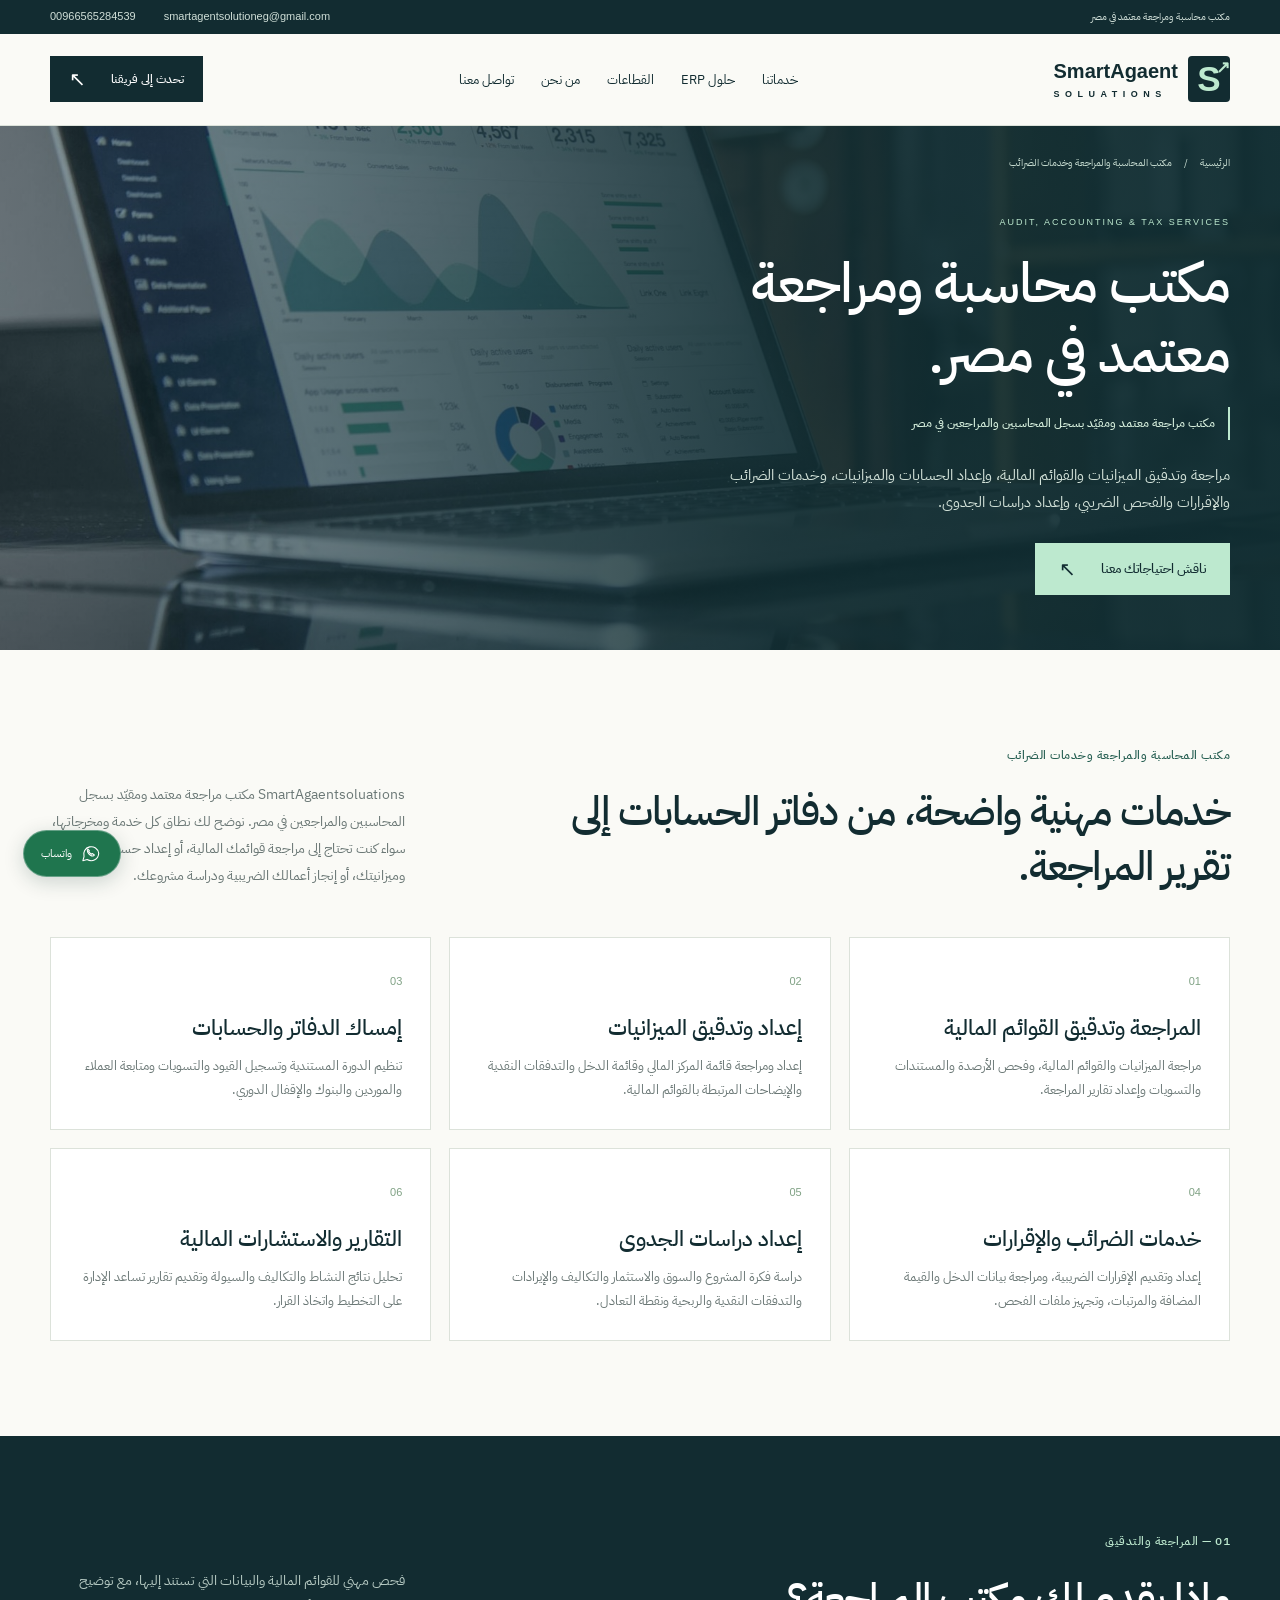
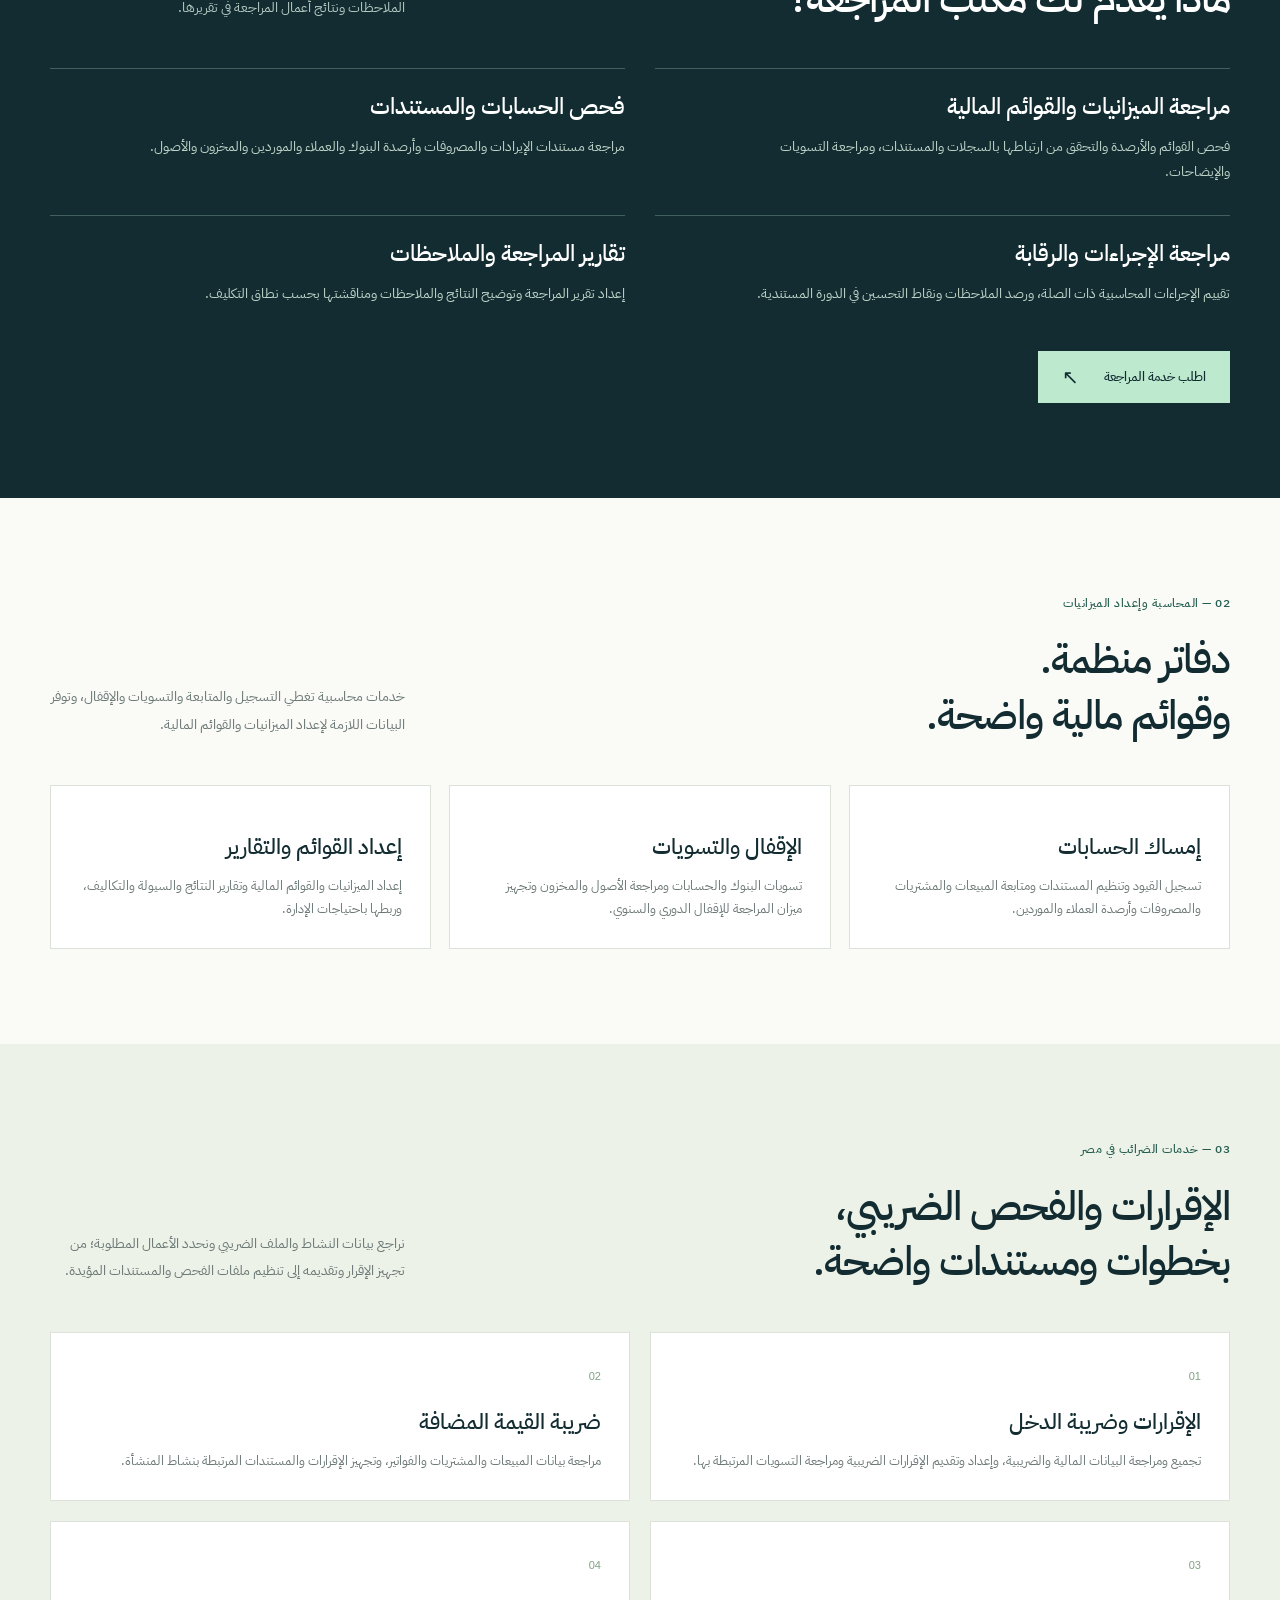
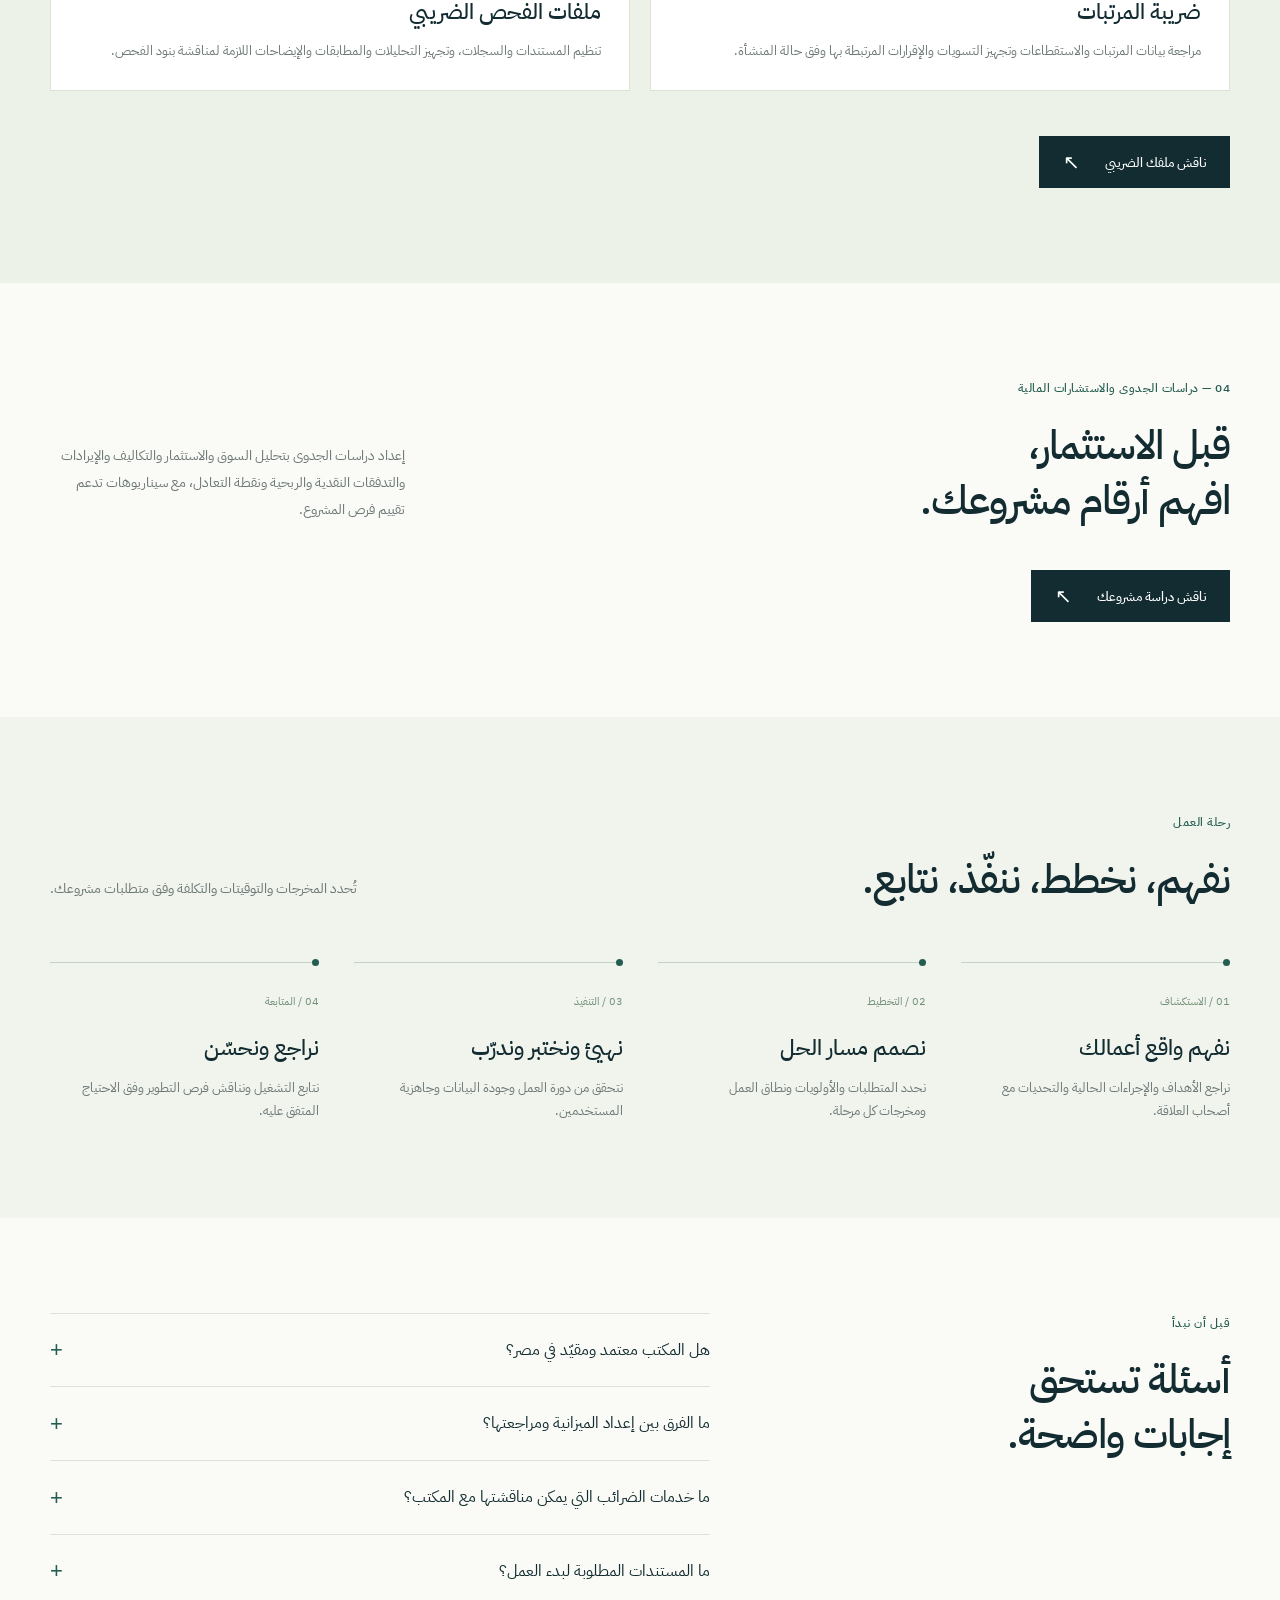
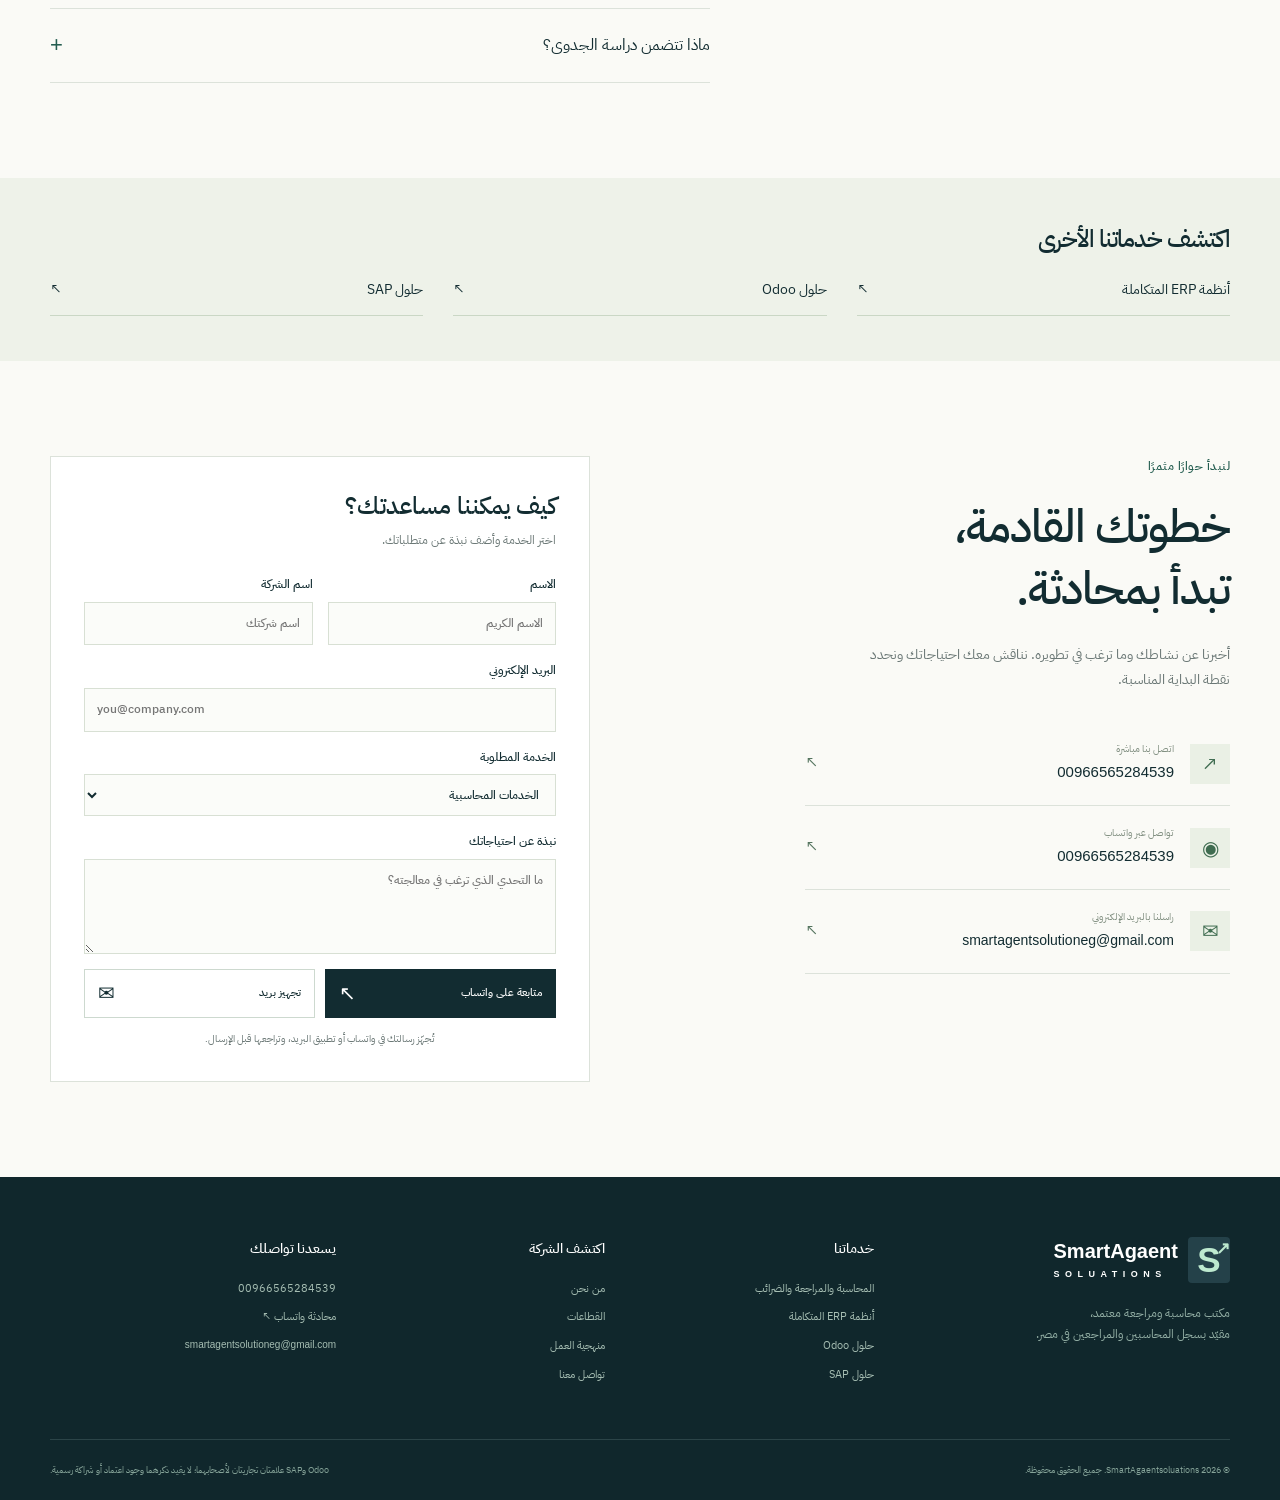
==== commit 2e65ccad: "Focus accounting services on financial statements, feasibility studies and tax returns" ====
--- a/accounting.html
+++ b/accounting.html
@@ -1,8 +1,11 @@
-<!doctype html><html lang="ar" dir="rtl"><head><meta charset="UTF-8"><meta name="viewport" content="width=device-width,initial-scale=1"><title>الخدمات المحاسبية | SmartAgaentsoluations</title><meta name="description" content="إعداد وتدقيق الميزانيات والقوائم المالية، وإعداد دراسات الجدوى، وتجهيز وتقديم الإقرارات الضريبية وفق نطاق العمل المتفق عليه."><meta name="theme-color" content="#122c31"><meta property="og:title" content="الخدمات المحاسبية | SmartAgaentsoluations"><meta property="og:description" content="إعداد وتدقيق الميزانيات والقوائم المالية، وإعداد دراسات الجدوى، وتجهيز وتقديم الإقرارات الضريبية وفق نطاق العمل المتفق عليه."><meta property="og:type" content="website"><meta property="og:locale" content="ar_AR"><link rel="icon" href="favicon.svg" type="image/svg+xml"><link rel="preconnect" href="https://fonts.googleapis.com"><link rel="preconnect" href="https://fonts.gstatic.com" crossorigin><link href="https://fonts.googleapis.com/css2?family=IBM+Plex+Sans+Arabic:wght@400;500;600;700&display=swap" rel="stylesheet"><link rel="stylesheet" href="styles.css"><script src="script.js" defer></script></head><body><a class="skip" href="#main">انتقل إلى المحتوى</a>
-    <div class="topbar"><div class="container"><span>المحاسبة وحلول الأعمال المتكاملة</span><div><a href="mailto:smartagentsolutioneg@gmail.com" dir="ltr">smartagentsolutioneg@gmail.com</a><a href="tel:+966565284539" dir="ltr">00966565284539</a></div></div></div>
+<!doctype html><html lang="ar" dir="rtl"><head><meta charset="UTF-8"><meta name="viewport" content="width=device-width,initial-scale=1"><title>مكتب المحاسبة والمراجعة وخدمات الضرائب | SmartAgaentsoluations</title><meta name="description" content="مراجعة وتدقيق الميزانيات والقوائم المالية، وإعداد الحسابات والميزانيات، وخدمات الضرائب والإقرارات والفحص الضريبي، وإعداد دراسات الجدوى."><meta name="theme-color" content="#122c31"><meta property="og:title" content="مكتب المحاسبة والمراجعة وخدمات الضرائب | SmartAgaentsoluations"><meta property="og:description" content="مراجعة وتدقيق الميزانيات والقوائم المالية، وإعداد الحسابات والميزانيات، وخدمات الضرائب والإقرارات والفحص الضريبي، وإعداد دراسات الجدوى."><meta property="og:type" content="website"><meta property="og:locale" content="ar_AR"><link rel="icon" href="favicon.svg" type="image/svg+xml"><link rel="preconnect" href="https://fonts.googleapis.com"><link rel="preconnect" href="https://fonts.gstatic.com" crossorigin><link href="https://fonts.googleapis.com/css2?family=IBM+Plex+Sans+Arabic:wght@400;500;600;700&display=swap" rel="stylesheet"><link rel="stylesheet" href="styles.css"><script src="script.js" defer></script></head><body><a class="skip" href="#main">انتقل إلى المحتوى</a>
+    <div class="topbar"><div class="container"><span>مكتب محاسبة ومراجعة معتمد في مصر</span><div><a href="mailto:smartagentsolutioneg@gmail.com" dir="ltr">smartagentsolutioneg@gmail.com</a><a href="tel:+966565284539" dir="ltr">00966565284539</a></div></div></div>
     <header class="header"><div class="container navigation"><a href="index.html" class="brand" aria-label="SmartAgaentsoluations الرئيسية"><span class="brand-mark" aria-hidden="true">S<span>↗</span></span><span class="brand-name" dir="ltr">SmartAgaent<span>SOLUATIONS</span></span></a>
     <button class="menu-toggle" aria-label="فتح القائمة" aria-expanded="false" aria-controls="nav"><span></span><span></span><span></span></button>
     <nav id="nav" aria-label="القائمة الرئيسية"><a href="index.html#services">خدماتنا</a><a href="index.html#solutions">حلول ERP</a><a href="index.html#industries">القطاعات</a><a href="index.html#about">من نحن</a><a href="index.html#contact">تواصل معنا</a></nav>
-    <a class="button small nav-cta" href="https://wa.me/966565284539" target="_blank" rel="noopener noreferrer">تحدث إلى فريقنا <span>↖</span></a></div></header><main id="main"><section class="detail-hero"><img src="assets/finance.jpg" alt="صورة تعبيرية لبيئة الأعمال" width="1800" height="1200" fetchpriority="high"><div class="container"><div class="breadcrumbs"><a href="index.html">الرئيسية</a><span>/</span><span>الخدمات المحاسبية</span></div><div class="eyebrow light">FINANCIAL STATEMENTS, FEASIBILITY & TAX</div><h1>ميزانيات موثوقة.<br>قرارات مدروسة.</h1><p>إعداد وتدقيق الميزانيات والقوائم المالية، وإعداد دراسات الجدوى، وتجهيز وتقديم الإقرارات الضريبية وفق نطاق العمل المتفق عليه.</p><a class="button mint" href="#contact" data-service="الخدمات المحاسبية">ناقش احتياجاتك معنا <span>↖</span></a></div></section><section class="section"><div class="container"><div class="section-head"><div><div class="eyebrow">الخدمات المحاسبية</div><h2>من دقة الميزانية إلى جدوى الاستثمار والالتزام الضريبي.</h2></div><p>نركز على ثلاثة محاور تخدم أصحاب الأعمال: إعداد وتدقيق الميزانيات، وتقييم جدوى المشروعات، وتقديم الإقرارات الضريبية. نبدأ بفهم نشاطك ومراجعة المستندات لتحديد المخرجات المطلوبة ونطاق العمل.</p></div><div class="module-grid"><article class="module-card"><span>01</span><h3>إعداد وتدقيق الميزانيات</h3><p>إعداد الميزانيات والقوائم المالية وتدقيق الأرصدة والتسويات والمستندات الداعمة لإظهار صورة مالية واضحة.</p></article><article class="module-card"><span>02</span><h3>إعداد دراسات الجدوى</h3><p>دراسة فكرة المشروع وتقدير الاستثمار والتكاليف والإيرادات والتدفقات النقدية، وتحليل الربحية ونقطة التعادل والسيناريوهات.</p></article><article class="module-card"><span>03</span><h3>تقديم الإقرارات الضريبية</h3><p>تجميع ومراجعة البيانات وتجهيز وتقديم الإقرارات الضريبية، ومتابعة متطلبات التقديم بحسب دولة النشاط ونوع الإقرار.</p></article><article class="module-card"><span>04</span><h3>الإقفال والتسويات</h3><p>مراجعة الحسابات وإجراء التسويات اللازمة وتجهيز بيانات الإقفال لإعداد القوائم المالية.</p></article><article class="module-card"><span>05</span><h3>التحليل المالي والتدفقات</h3><p>تحليل نتائج الأعمال ومؤشرات الأداء والتدفقات النقدية لدعم قرارات الإدارة وخطط التمويل.</p></article><article class="module-card"><span>06</span><h3>تنظيم البيانات والمستندات</h3><p>تنظيم السجلات والمستندات وربط البيانات المحاسبية بالأنظمة لتسهيل إعداد الميزانيات والإقرارات.</p></article></div></div></section><section class="section approach"><div class="container"><div class="section-head"><div><div class="eyebrow">رحلة العمل</div><h2>نفهم، نخطط، ننفّذ، نتابع.</h2></div><p>تُحدد المخرجات والتوقيتات والتكلفة وفق متطلبات مشروعك.</p></div><div class="steps"><article><span>01 / الاستكشاف</span><h3>نفهم واقع أعمالك</h3><p>نراجع الأهداف والإجراءات الحالية والتحديات مع أصحاب العلاقة.</p></article><article><span>02 / التخطيط</span><h3>نصمم مسار الحل</h3><p>نحدد المتطلبات والأولويات ونطاق العمل ومخرجات كل مرحلة.</p></article><article><span>03 / التنفيذ</span><h3>نهيئ ونختبر وندرّب</h3><p>نتحقق من دورة العمل وجودة البيانات وجاهزية المستخدمين.</p></article><article><span>04 / المتابعة</span><h3>نراجع ونحسّن</h3><p>نتابع التشغيل ونناقش فرص التطوير وفق الاحتياج المتفق عليه.</p></article></div></div></section><section class="section"><div class="container faq-layout"><div><div class="eyebrow">قبل أن نبدأ</div><h2>أسئلة تستحق<br>إجابات واضحة.</h2></div><div class="faq"><details><summary>ما المستندات المطلوبة لإعداد وتدقيق الميزانية؟<span>+</span></summary><p>نبدأ بمراجعة ميزان المراجعة ودفتر الأستاذ وكشوف البنوك وأرصدة العملاء والموردين والأصول والمخزون والمستندات الداعمة. تُحدد القائمة النهائية حسب طبيعة النشاط والفترة المالية.</p></details><details><summary>ماذا تتضمن دراسة الجدوى؟<span>+</span></summary><p>تُحدد مكونات الدراسة حسب المشروع، وتشمل تحليل السوق والافتراضات التشغيلية والاستثمار المطلوب والتكاليف والإيرادات والتدفقات النقدية والربحية ونقطة التعادل، مع سيناريوهات توضح أثر تغير الافتراضات.</p></details><details><summary>كيف نبدأ خدمة تقديم الإقرارات الضريبية؟<span>+</span></summary><p>نحدد دولة النشاط ونوع المنشأة والإقرارات المطلوبة والفترة المعنية، ثم نراجع المستندات والبيانات والصلاحيات اللازمة للتجهيز والتقديم وفق نطاق العمل المتفق عليه.</p></details></div></div></section><section class="related"><div class="container"><h2>اكتشف خدماتنا الأخرى</h2><div><a class="related-link" href="erp.html"><span>أنظمة ERP المتكاملة</span><span>↖</span></a><a class="related-link" href="odoo.html"><span>حلول Odoo</span><span>↖</span></a><a class="related-link" href="sap.html"><span>حلول SAP</span><span>↖</span></a></div></div></section><section id="contact" class="section contact"><div class="container contact-layout"><div class="contact-copy"><div class="eyebrow">لنبدأ حوارًا مثمرًا</div><h2>خطوتك القادمة،<br>تبدأ بمحادثة.</h2><p>أخبرنا عن نشاطك وما ترغب في تطويره. نناقش معك احتياجاتك ونحدد نقطة البداية المناسبة.</p>
+    <a class="button small nav-cta" href="https://wa.me/966565284539" target="_blank" rel="noopener noreferrer">تحدث إلى فريقنا <span>↖</span></a></div></header><main id="main"><section class="detail-hero"><img src="assets/finance.jpg" alt="صورة تعبيرية لبيئة الأعمال" width="1800" height="1200" fetchpriority="high"><div class="container"><div class="breadcrumbs"><a href="index.html">الرئيسية</a><span>/</span><span>مكتب المحاسبة والمراجعة وخدمات الضرائب</span></div><div class="eyebrow light">AUDIT, ACCOUNTING & TAX SERVICES</div><h1>مكتب محاسبة ومراجعة<br>معتمد في مصر.</h1><div class="registration-line">مكتب مراجعة معتمد ومقيّد بسجل المحاسبين والمراجعين في مصر</div><p>مراجعة وتدقيق الميزانيات والقوائم المالية، وإعداد الحسابات والميزانيات، وخدمات الضرائب والإقرارات والفحص الضريبي، وإعداد دراسات الجدوى.</p><a class="button mint" href="#contact" data-service="الخدمات المحاسبية">ناقش احتياجاتك معنا <span>↖</span></a></div></section><section class="section"><div class="container"><div class="section-head"><div><div class="eyebrow">مكتب المحاسبة والمراجعة وخدمات الضرائب</div><h2>خدمات مهنية واضحة، من دفاتر الحسابات إلى تقرير المراجعة.</h2></div><p>SmartAgaentsoluations مكتب مراجعة معتمد ومقيّد بسجل المحاسبين والمراجعين في مصر. نوضح لك نطاق كل خدمة ومخرجاتها، سواء كنت تحتاج إلى مراجعة قوائمك المالية، أو إعداد حساباتك وميزانيتك، أو إنجاز أعمالك الضريبية ودراسة مشروعك.</p></div><div class="module-grid"><article class="module-card"><span>01</span><h3>المراجعة وتدقيق القوائم المالية</h3><p>مراجعة الميزانيات والقوائم المالية، وفحص الأرصدة والمستندات والتسويات وإعداد تقارير المراجعة.</p></article><article class="module-card"><span>02</span><h3>إعداد وتدقيق الميزانيات</h3><p>إعداد ومراجعة قائمة المركز المالي وقائمة الدخل والتدفقات النقدية والإيضاحات المرتبطة بالقوائم المالية.</p></article><article class="module-card"><span>03</span><h3>إمساك الدفاتر والحسابات</h3><p>تنظيم الدورة المستندية وتسجيل القيود والتسويات ومتابعة العملاء والموردين والبنوك والإقفال الدوري.</p></article><article class="module-card"><span>04</span><h3>خدمات الضرائب والإقرارات</h3><p>إعداد وتقديم الإقرارات الضريبية، ومراجعة بيانات الدخل والقيمة المضافة والمرتبات، وتجهيز ملفات الفحص.</p></article><article class="module-card"><span>05</span><h3>إعداد دراسات الجدوى</h3><p>دراسة فكرة المشروع والسوق والاستثمار والتكاليف والإيرادات والتدفقات النقدية والربحية ونقطة التعادل.</p></article><article class="module-card"><span>06</span><h3>التقارير والاستشارات المالية</h3><p>تحليل نتائج النشاط والتكاليف والسيولة وتقديم تقارير تساعد الإدارة على التخطيط واتخاذ القرار.</p></article></div></div></section><section id="audit-services" class="section solutions"><div class="container"><div class="section-head"><div><div class="eyebrow light">01 — المراجعة والتدقيق</div><h2>ماذا يقدم لك مكتب المراجعة؟</h2></div><p>فحص مهني للقوائم المالية والبيانات التي تستند إليها، مع توضيح الملاحظات ونتائج أعمال المراجعة في تقريرها.</p></div><div class="audit-grid"><article><h3>مراجعة الميزانيات والقوائم المالية</h3><p>فحص القوائم والأرصدة والتحقق من ارتباطها بالسجلات والمستندات، ومراجعة التسويات والإيضاحات.</p></article><article><h3>فحص الحسابات والمستندات</h3><p>مراجعة مستندات الإيرادات والمصروفات وأرصدة البنوك والعملاء والموردين والمخزون والأصول.</p></article><article><h3>مراجعة الإجراءات والرقابة</h3><p>تقييم الإجراءات المحاسبية ذات الصلة، ورصد الملاحظات ونقاط التحسين في الدورة المستندية.</p></article><article><h3>تقارير المراجعة والملاحظات</h3><p>إعداد تقرير المراجعة وتوضيح النتائج والملاحظات ومناقشتها بحسب نطاق التكليف.</p></article></div><a class="button mint" href="#contact" data-service="المراجعة وتدقيق القوائم المالية">اطلب خدمة المراجعة <span>↖</span></a></div></section>
+        <section id="accounting-services" class="section"><div class="container"><div class="section-head"><div><div class="eyebrow">02 — المحاسبة وإعداد الميزانيات</div><h2>دفاتر منظمة.<br>وقوائم مالية واضحة.</h2></div><p>خدمات محاسبية تغطي التسجيل والمتابعة والتسويات والإقفال، وتوفر البيانات اللازمة لإعداد الميزانيات والقوائم المالية.</p></div><div class="module-grid"><article class="module-card"><h3>إمساك الحسابات</h3><p>تسجيل القيود وتنظيم المستندات ومتابعة المبيعات والمشتريات والمصروفات وأرصدة العملاء والموردين.</p></article><article class="module-card"><h3>الإقفال والتسويات</h3><p>تسويات البنوك والحسابات ومراجعة الأصول والمخزون وتجهيز ميزان المراجعة للإقفال الدوري والسنوي.</p></article><article class="module-card"><h3>إعداد القوائم والتقارير</h3><p>إعداد الميزانيات والقوائم المالية وتقارير النتائج والسيولة والتكاليف، وربطها باحتياجات الإدارة.</p></article></div></div></section>
+        <section id="tax-services" class="section tax-services"><div class="container"><div class="section-head"><div><div class="eyebrow">03 — خدمات الضرائب في مصر</div><h2>الإقرارات والفحص الضريبي،<br>بخطوات ومستندات واضحة.</h2></div><p>نراجع بيانات النشاط والملف الضريبي ونحدد الأعمال المطلوبة؛ من تجهيز الإقرار وتقديمه إلى تنظيم ملفات الفحص والمستندات المؤيدة.</p></div><div class="tax-grid"><article class="module-card"><span>01</span><h3>الإقرارات وضريبة الدخل</h3><p>تجميع ومراجعة البيانات المالية والضريبية، وإعداد وتقديم الإقرارات الضريبية ومراجعة التسويات المرتبطة بها.</p></article><article class="module-card"><span>02</span><h3>ضريبة القيمة المضافة</h3><p>مراجعة بيانات المبيعات والمشتريات والفواتير، وتجهيز الإقرارات والمستندات المرتبطة بنشاط المنشأة.</p></article><article class="module-card"><span>03</span><h3>ضريبة المرتبات</h3><p>مراجعة بيانات المرتبات والاستقطاعات وتجهيز التسويات والإقرارات المرتبطة بها وفق حالة المنشأة.</p></article><article class="module-card"><span>04</span><h3>ملفات الفحص الضريبي</h3><p>تنظيم المستندات والسجلات، وتجهيز التحليلات والمطابقات والإيضاحات اللازمة لمناقشة بنود الفحص.</p></article></div><a class="button" href="#contact" data-service="خدمات الضرائب والفحص الضريبي">ناقش ملفك الضريبي <span>↖</span></a></div></section>
+        <section id="feasibility-services" class="section"><div class="container"><div class="section-head"><div><div class="eyebrow">04 — دراسات الجدوى والاستشارات المالية</div><h2>قبل الاستثمار،<br>افهم أرقام مشروعك.</h2></div><p>إعداد دراسات الجدوى بتحليل السوق والاستثمار والتكاليف والإيرادات والتدفقات النقدية والربحية ونقطة التعادل، مع سيناريوهات تدعم تقييم فرص المشروع.</p></div><a class="button" href="#contact" data-service="إعداد دراسات الجدوى">ناقش دراسة مشروعك <span>↖</span></a></div></section><section class="section approach"><div class="container"><div class="section-head"><div><div class="eyebrow">رحلة العمل</div><h2>نفهم، نخطط، ننفّذ، نتابع.</h2></div><p>تُحدد المخرجات والتوقيتات والتكلفة وفق متطلبات مشروعك.</p></div><div class="steps"><article><span>01 / الاستكشاف</span><h3>نفهم واقع أعمالك</h3><p>نراجع الأهداف والإجراءات الحالية والتحديات مع أصحاب العلاقة.</p></article><article><span>02 / التخطيط</span><h3>نصمم مسار الحل</h3><p>نحدد المتطلبات والأولويات ونطاق العمل ومخرجات كل مرحلة.</p></article><article><span>03 / التنفيذ</span><h3>نهيئ ونختبر وندرّب</h3><p>نتحقق من دورة العمل وجودة البيانات وجاهزية المستخدمين.</p></article><article><span>04 / المتابعة</span><h3>نراجع ونحسّن</h3><p>نتابع التشغيل ونناقش فرص التطوير وفق الاحتياج المتفق عليه.</p></article></div></div></section><section class="section"><div class="container faq-layout"><div><div class="eyebrow">قبل أن نبدأ</div><h2>أسئلة تستحق<br>إجابات واضحة.</h2></div><div class="faq"><details><summary>هل المكتب معتمد ومقيّد في مصر؟<span>+</span></summary><p>نعم، SmartAgaentsoluations مكتب محاسبة ومراجعة معتمد ومقيّد بسجل المحاسبين والمراجعين في مصر. تواصل معنا للتعرف على المكتب ومناقشة نطاق الخدمة المطلوبة.</p></details><details><summary>ما الفرق بين إعداد الميزانية ومراجعتها؟<span>+</span></summary><p>إعداد الميزانية يشمل تجهيز القوائم المالية من السجلات وإجراء التسويات والإقفال. أما المراجعة فتشمل فحص القوائم والأرصدة والمستندات والإجراءات وإعداد تقرير المراجعة وفق نطاق التكليف.</p></details><details><summary>ما خدمات الضرائب التي يمكن مناقشتها مع المكتب؟<span>+</span></summary><p>تشمل إعداد وتقديم الإقرارات، ومراجعة بيانات ضريبة الدخل والقيمة المضافة والمرتبات، وتنظيم المستندات وتجهيز ملفات الفحص الضريبي. نحدد المطلوب وفق حالة المنشأة والفترة المعنية.</p></details><details><summary>ما المستندات المطلوبة لبدء العمل؟<span>+</span></summary><p>تختلف حسب الخدمة، وتشمل عادةً السجلات وميزان المراجعة وكشوف البنوك وأرصدة العملاء والموردين والمخزون والأصول والمستندات والبيانات الضريبية ذات الصلة.</p></details><details><summary>ماذا تتضمن دراسة الجدوى؟<span>+</span></summary><p>دراسة السوق وافتراضات التشغيل والاستثمار والتكاليف والإيرادات والتدفقات النقدية ومؤشرات الربحية ونقطة التعادل، مع سيناريوهات توضح أثر تغير الافتراضات.</p></details></div></div></section><section class="related"><div class="container"><h2>اكتشف خدماتنا الأخرى</h2><div><a class="related-link" href="erp.html"><span>أنظمة ERP المتكاملة</span><span>↖</span></a><a class="related-link" href="odoo.html"><span>حلول Odoo</span><span>↖</span></a><a class="related-link" href="sap.html"><span>حلول SAP</span><span>↖</span></a></div></div></section><section id="contact" class="section contact"><div class="container contact-layout"><div class="contact-copy"><div class="eyebrow">لنبدأ حوارًا مثمرًا</div><h2>خطوتك القادمة،<br>تبدأ بمحادثة.</h2><p>أخبرنا عن نشاطك وما ترغب في تطويره. نناقش معك احتياجاتك ونحدد نقطة البداية المناسبة.</p>
     <div class="contact-methods"><a href="tel:+966565284539"><span class="method-icon">↗</span><span><small>اتصل بنا مباشرة</small><strong dir="ltr">00966565284539</strong></span><span>↖</span></a><a href="https://wa.me/966565284539" target="_blank" rel="noopener noreferrer"><span class="method-icon">◉</span><span><small>تواصل عبر واتساب</small><strong dir="ltr">00966565284539</strong></span><span>↖</span></a><a href="mailto:smartagentsolutioneg@gmail.com"><span class="method-icon">✉</span><span><small>راسلنا بالبريد الإلكتروني</small><strong class="email-text" dir="ltr">smartagentsolutioneg@gmail.com</strong></span><span>↖</span></a></div></div>
-    <form id="contact-form"><h3>كيف يمكننا مساعدتك؟</h3><p>اختر الخدمة وأضف نبذة عن متطلباتك.</p><div class="field-row"><label>الاسم<input name="name" autocomplete="name" placeholder="الاسم الكريم" required maxlength="100"></label><label>اسم الشركة<input name="company" autocomplete="organization" placeholder="اسم شركتك" maxlength="150"></label></div><label>البريد الإلكتروني<input name="email" type="email" autocomplete="email" placeholder="you@company.com" dir="ltr" maxlength="200" required></label><label>الخدمة المطلوبة<select name="service" id="service"><option>الخدمات المحاسبية</option><option>إعداد وتدقيق الميزانيات</option><option>إعداد دراسات الجدوى</option><option>تقديم الإقرارات الضريبية</option><option>أنظمة ERP المتكاملة</option><option>حلول Odoo</option><option>حلول SAP</option><option>التطوير والتحول الرقمي</option></select></label><label>نبذة عن احتياجاتك<textarea name="message" rows="3" placeholder="ما التحدي الذي ترغب في معالجته؟" required maxlength="2000"></textarea></label><div class="form-actions"><button class="button" type="submit" name="channel" value="whatsapp">متابعة على واتساب <span>↖</span></button><button class="button outline" type="submit" name="channel" value="email">تجهيز بريد <span>✉</span></button></div><p class="form-note">تُجهّز رسالتك في واتساب أو تطبيق البريد، وتراجعها قبل الإرسال.</p><p id="form-status" role="status" hidden></p></form></div></section></main><footer><div class="container footer-grid"><div><a class="brand" href="index.html"><span class="brand-mark" aria-hidden="true">S<span>↗</span></span><span class="brand-name" dir="ltr">SmartAgaent<span>SOLUATIONS</span></span></a><p>خبرة مالية ورؤية تقنية،<br>لأعمال أكثر وضوحًا وترابطًا.</p></div><div><h3>خدماتنا</h3><a href="accounting.html">الخدمات المحاسبية</a><a href="erp.html">أنظمة ERP المتكاملة</a><a href="odoo.html">حلول Odoo</a><a href="sap.html">حلول SAP</a></div><div><h3>اكتشف الشركة</h3><a href="index.html#about">من نحن</a><a href="index.html#industries">القطاعات</a><a href="index.html#approach">منهجية العمل</a><a href="index.html#contact">تواصل معنا</a></div><div><h3>يسعدنا تواصلك</h3><a href="tel:+966565284539" dir="ltr">00966565284539</a><a href="https://wa.me/966565284539" target="_blank" rel="noopener noreferrer">محادثة واتساب ↖</a><a class="footer-email" href="mailto:smartagentsolutioneg@gmail.com" dir="ltr">smartagentsolutioneg@gmail.com</a></div></div><div class="container footer-bottom"><span>© <span id="year">2026</span> SmartAgaentsoluations. جميع الحقوق محفوظة.</span><span>Odoo وSAP علامتان تجاريتان لأصحابهما؛ لا يفيد ذكرهما وجود اعتماد أو شراكة رسمية.</span></div></footer><a class="whatsapp-float" href="https://wa.me/966565284539" target="_blank" rel="noopener noreferrer" aria-label="تواصل مع SmartAgaentsoluations عبر واتساب"><svg viewBox="0 0 32 32" aria-hidden="true"><path d="M26 15.5A10.5 10.5 0 0 1 10 24.4L4 26l1.6-5.8A10.5 10.5 0 1 1 26 15.5Z"/><path d="M11 10c-2 2 0 6 3 8s5 2 6 0l-3-2-1 1c-2-1-3-2-4-4l1-1Z"/></svg><span>واتساب</span></a></body></html>+    <form id="contact-form"><h3>كيف يمكننا مساعدتك؟</h3><p>اختر الخدمة وأضف نبذة عن متطلباتك.</p><div class="field-row"><label>الاسم<input name="name" autocomplete="name" placeholder="الاسم الكريم" required maxlength="100"></label><label>اسم الشركة<input name="company" autocomplete="organization" placeholder="اسم شركتك" maxlength="150"></label></div><label>البريد الإلكتروني<input name="email" type="email" autocomplete="email" placeholder="you@company.com" dir="ltr" maxlength="200" required></label><label>الخدمة المطلوبة<select name="service" id="service"><option>الخدمات المحاسبية</option><option>المراجعة وتدقيق القوائم المالية</option><option>إمساك الدفاتر والحسابات</option><option>خدمات الضرائب والفحص الضريبي</option><option>إعداد وتدقيق الميزانيات</option><option>إعداد دراسات الجدوى</option><option>تقديم الإقرارات الضريبية</option><option>أنظمة ERP المتكاملة</option><option>حلول Odoo</option><option>حلول SAP</option><option>التطوير والتحول الرقمي</option></select></label><label>نبذة عن احتياجاتك<textarea name="message" rows="3" placeholder="ما التحدي الذي ترغب في معالجته؟" required maxlength="2000"></textarea></label><div class="form-actions"><button class="button" type="submit" name="channel" value="whatsapp">متابعة على واتساب <span>↖</span></button><button class="button outline" type="submit" name="channel" value="email">تجهيز بريد <span>✉</span></button></div><p class="form-note">تُجهّز رسالتك في واتساب أو تطبيق البريد، وتراجعها قبل الإرسال.</p><p id="form-status" role="status" hidden></p></form></div></section></main><footer><div class="container footer-grid"><div><a class="brand" href="index.html"><span class="brand-mark" aria-hidden="true">S<span>↗</span></span><span class="brand-name" dir="ltr">SmartAgaent<span>SOLUATIONS</span></span></a><p>مكتب محاسبة ومراجعة معتمد،<br>مقيّد بسجل المحاسبين والمراجعين في مصر.</p></div><div><h3>خدماتنا</h3><a href="accounting.html">المحاسبة والمراجعة والضرائب</a><a href="erp.html">أنظمة ERP المتكاملة</a><a href="odoo.html">حلول Odoo</a><a href="sap.html">حلول SAP</a></div><div><h3>اكتشف الشركة</h3><a href="index.html#about">من نحن</a><a href="index.html#industries">القطاعات</a><a href="index.html#approach">منهجية العمل</a><a href="index.html#contact">تواصل معنا</a></div><div><h3>يسعدنا تواصلك</h3><a href="tel:+966565284539" dir="ltr">00966565284539</a><a href="https://wa.me/966565284539" target="_blank" rel="noopener noreferrer">محادثة واتساب ↖</a><a class="footer-email" href="mailto:smartagentsolutioneg@gmail.com" dir="ltr">smartagentsolutioneg@gmail.com</a></div></div><div class="container footer-bottom"><span>© <span id="year">2026</span> SmartAgaentsoluations. جميع الحقوق محفوظة.</span><span>Odoo وSAP علامتان تجاريتان لأصحابهما؛ لا يفيد ذكرهما وجود اعتماد أو شراكة رسمية.</span></div></footer><a class="whatsapp-float" href="https://wa.me/966565284539" target="_blank" rel="noopener noreferrer" aria-label="تواصل مع SmartAgaentsoluations عبر واتساب"><svg viewBox="0 0 32 32" aria-hidden="true"><path d="M26 15.5A10.5 10.5 0 0 1 10 24.4L4 26l1.6-5.8A10.5 10.5 0 1 1 26 15.5Z"/><path d="M11 10c-2 2 0 6 3 8s5 2 6 0l-3-2-1 1c-2-1-3-2-4-4l1-1Z"/></svg><span>واتساب</span></a></body></html>
--- a/styles.css
+++ b/styles.css
@@ -8,3 +8,4 @@
 @media(max-width:1000px){.navigation .nav-cta{display:none}.menu-toggle{display:flex;flex-direction:column;gap:5px;border:1px solid #d1dcd1;padding:11px 10px;background:none}.menu-toggle>span{height:1px;width:20px;background:var(--ink)}.navigation nav{display:none;position:absolute;top:91px;left:0;right:0;background:var(--paper);border-bottom:1px solid var(--line);padding:18px 32px;font-size:14px;box-shadow:0 15px 25px #18372d12}.navigation nav.open{display:flex;flex-direction:column;gap:0;align-items:stretch}.navigation nav a{padding:10px 0}}
 @media(max-width:700px){.navigation nav{top:76px;padding:18px 20px}}
 .accounting-focus{padding-top:0}.accounting-focus .module-card{display:flex;flex-direction:column;background:#eef3e9}.accounting-focus .module-card .text-link{padding-top:24px;margin-top:auto;font-size:12px}.accounting-focus .focus-more{margin-top:25px}@media(max-width:700px){.accounting-focus .module-grid{grid-template-columns:1fr}}
+.registration-line{font-size:12px;font-weight:500;color:#d6efdd;border-right:2px solid var(--mint);padding:5px 13px;margin:18px 0;max-width:500px;line-height:1.9}.hero .hero-content>p{margin-top:17px}.audit-grid,.tax-grid{display:grid;grid-template-columns:1fr 1fr;gap:30px;margin:35px 0}.audit-grid article{border-top:1px solid #42605e;padding-top:22px}.audit-grid h3{font-size:23px;margin-bottom:12px}.audit-grid p{font-size:14px;color:#bfd3c8;max-width:480px}.tax-services{background:#edf2e8}.tax-grid{gap:20px}.tax-grid .module-card{background:white}.audit-grid+.button,.tax-grid+.button{margin-top:10px}@media(max-width:700px){.hero{height:730px}.hero h1{font-size:49px;letter-spacing:-1px}.hero-content{padding-top:43px}.registration-line{font-size:11px;margin:17px 0;max-width:100%;padding-right:10px}.hero-content>p{font-size:14px}.hero .eyebrow{letter-spacing:1.6px}.audit-grid,.tax-grid{grid-template-columns:1fr;gap:24px}.audit-grid h3{font-size:22px}.audit-grid p{font-size:13px}.detail-hero h1{font-size:37px}}@media(max-width:380px){.hero h1{font-size:43px}.hero{height:750px}.detail-hero h1{font-size:33px}}
